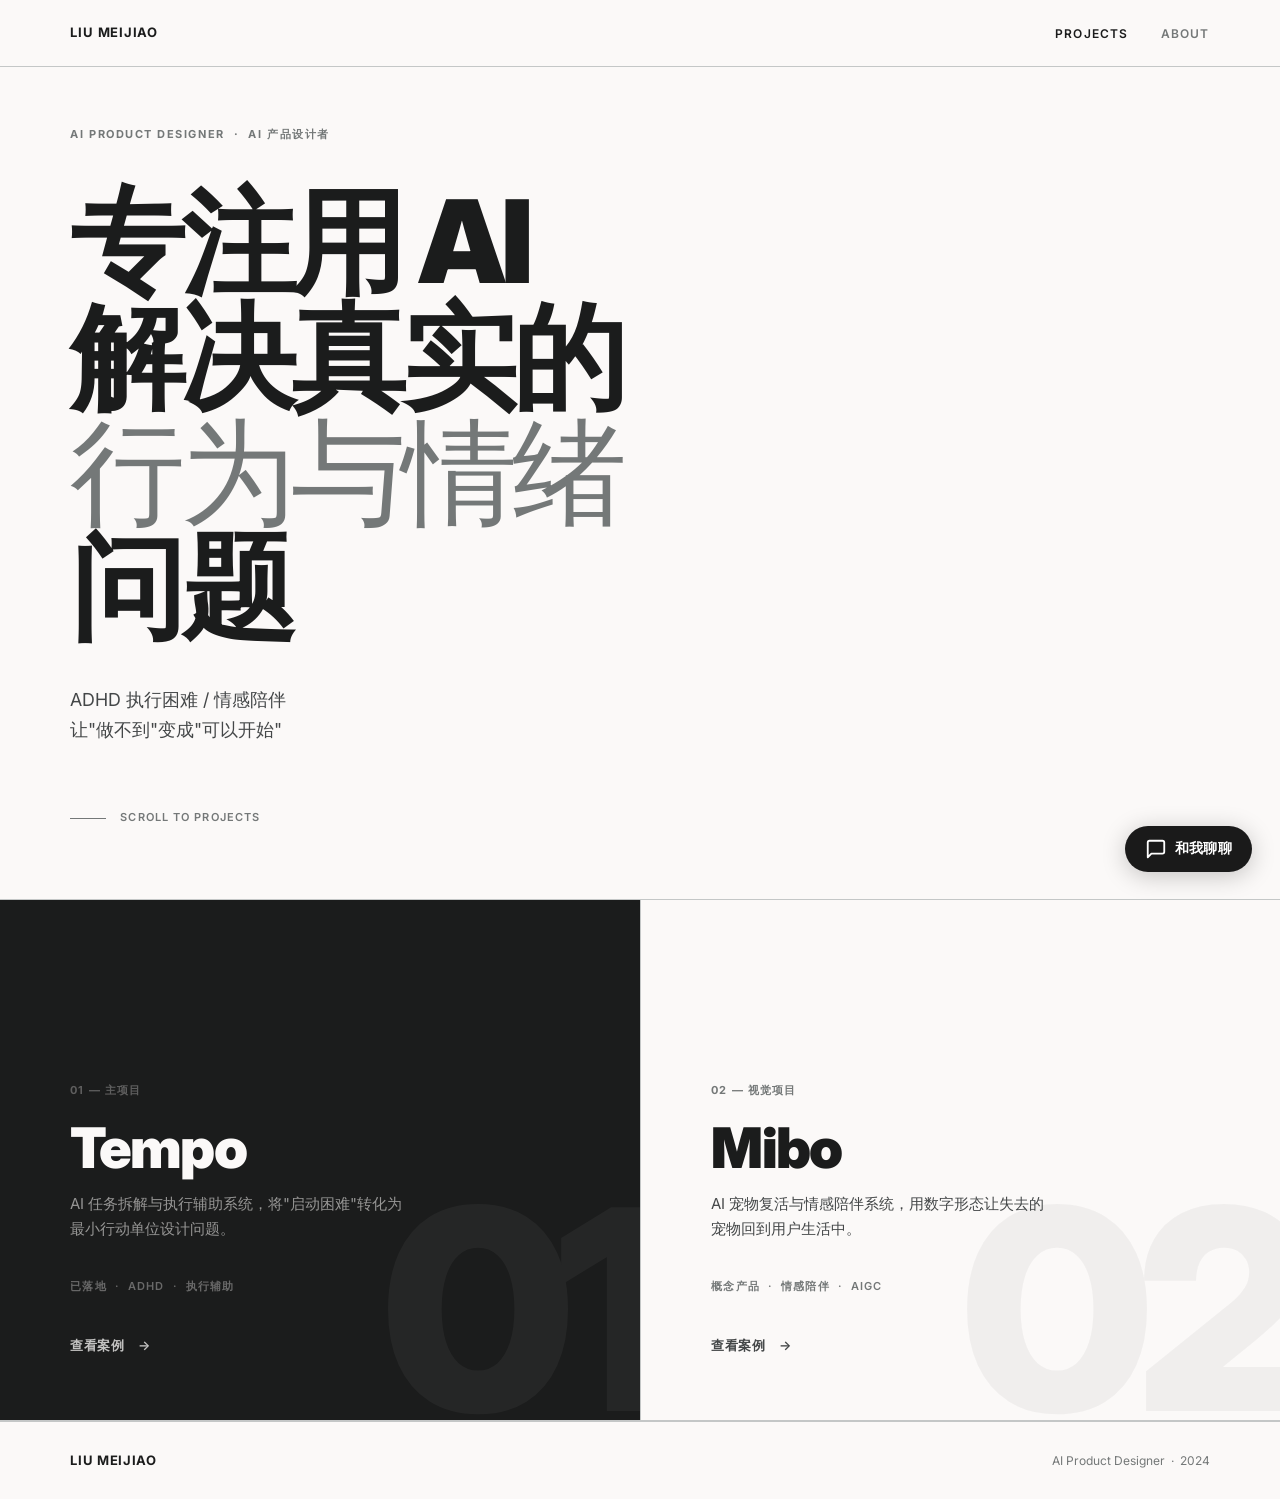
==== index.html @ 86ab89c8 "Initial commit — portfolio with AI chat" ====
<!DOCTYPE html>
<html lang="zh-CN">
<head>
  <meta charset="UTF-8">
  <meta name="viewport" content="width=device-width, initial-scale=1.0">
  <title>刘美姣 — AI 产品设计者</title>
  <link rel="stylesheet" href="style.css">
</head>
<body>

  <nav class="nav">
    <a href="index.html" class="nav-logo">Liu Meijiao</a>
    <ul class="nav-links">
      <li><a href="#projects" class="active">Projects</a></li>
      <li><a href="about.html">About</a></li>
    </ul>
  </nav>

  <!-- HERO -->
  <section class="home-hero">
    <div class="home-hero-inner">
      <p class="hero-label reveal">AI Product Designer &nbsp;·&nbsp; AI 产品设计者</p>
      <h1 class="hero-title reveal">
        专注用 AI<br>
        解决真实的<br>
        <span class="dim">行为与情绪</span><br>
        问题
      </h1>
      <p class="hero-sub reveal">ADHD 执行困难 / 情感陪伴<br>让"做不到"变成"可以开始"</p>
    </div>
    <div class="hero-scroll-hint reveal">Scroll to projects</div>
  </section>

  <!-- PROJECT CARDS -->
  <section class="projects-grid" id="projects">

    <a href="tempo.html" class="pc pc--tempo">
      <span class="pc-ghost">01</span>
      <p class="pc-num">01 — 主项目</p>
      <h2 class="pc-title">Tempo</h2>
      <p class="pc-sub">AI 任务拆解与执行辅助系统，将"启动困难"转化为最小行动单位设计问题。</p>
      <p class="pc-tag">已落地 &nbsp;·&nbsp; ADHD &nbsp;·&nbsp; 执行辅助</p>
      <span class="pc-arrow">查看案例</span>
    </a>

    <a href="mibo.html" class="pc pc--mibo">
      <span class="pc-ghost">02</span>
      <p class="pc-num">02 — 视觉项目</p>
      <h2 class="pc-title">Mibo</h2>
      <p class="pc-sub">AI 宠物复活与情感陪伴系统，用数字形态让失去的宠物回到用户生活中。</p>
      <p class="pc-tag">概念产品 &nbsp;·&nbsp; 情感陪伴 &nbsp;·&nbsp; AIGC</p>
      <span class="pc-arrow">查看案例</span>
    </a>

  </section>

  <footer>
    <span class="f-logo">Liu Meijiao</span>
    <span class="f-copy">AI Product Designer &nbsp;·&nbsp; 2024</span>
  </footer>

  <script>
    const io = new IntersectionObserver(entries => {
      entries.forEach(e => { if (e.isIntersecting) { e.target.classList.add('visible'); io.unobserve(e.target); } });
    }, { threshold: 0.05 });
    document.querySelectorAll('.reveal').forEach(el => io.observe(el));
    setTimeout(() => {
      document.querySelectorAll('.reveal:not(.visible)').forEach(el => {
        if (el.getBoundingClientRect().top < window.innerHeight * 1.1) el.classList.add('visible');
      });
    }, 50);
  </script>

  <!-- ══════════════════════════════════════
       AI 聊天悬浮组件 — AI 版刘美姣
       ══════════════════════════════════════ -->

  <!-- 悬浮按钮 -->
  <button id="aiChatBtn" aria-label="和 AI 刘美姣 聊聊">
    <svg width="22" height="22" viewBox="0 0 24 24" fill="none" stroke="currentColor" stroke-width="2" stroke-linecap="round" stroke-linejoin="round"><path d="M21 15a2 2 0 0 1-2 2H7l-4 4V5a2 2 0 0 1 2-2h14a2 2 0 0 1 2 2z"></path></svg>
    <span>和我聊聊</span>
  </button>

  <!-- 聊天面板 -->
  <div id="aiChatPanel">
    <div class="acp-header">
      <div class="acp-hinfo">
        <span class="acp-dot"></span>
        <div>
          <p class="acp-name">AI 刘美姣</p>
          <p class="acp-sub">在线 · 随时回复</p>
        </div>
      </div>
      <button id="aiChatClose" aria-label="关闭">✕</button>
    </div>
    <div id="aiMsgs">
      <div class="acm acm--ai">
        <p>你好！我是 AI 版的刘美姣 👋<br>可以问我关于项目经验、设计思路，或者合适的合作机会～</p>
      </div>
    </div>
    <div class="acp-input">
      <input id="aiInput" type="text" placeholder="随便问点什么…" autocomplete="off" />
      <button id="aiSend">
        <svg width="16" height="16" viewBox="0 0 24 24" fill="none" stroke="currentColor" stroke-width="2.5" stroke-linecap="round" stroke-linejoin="round"><line x1="22" y1="2" x2="11" y2="13"></line><polygon points="22 2 15 22 11 13 2 9 22 2"></polygon></svg>
      </button>
    </div>
  </div>

  <style>
    /* ── 悬浮按钮 ── */
    #aiChatBtn {
      position: fixed;
      bottom: 28px;
      right: 28px;
      z-index: 1000;
      display: flex;
      align-items: center;
      gap: 8px;
      padding: 12px 20px;
      background: #1a1a1a;
      color: #fff;
      border: none;
      border-radius: 100px;
      font-size: 14px;
      font-weight: 600;
      letter-spacing: 0.02em;
      cursor: pointer;
      box-shadow: 0 4px 24px rgba(0,0,0,0.22);
      transition: transform 0.18s ease, box-shadow 0.18s ease, opacity 0.18s;
    }
    #aiChatBtn:hover { transform: translateY(-2px); box-shadow: 0 8px 32px rgba(0,0,0,0.28); }
    #aiChatBtn.hidden { opacity: 0; pointer-events: none; transform: translateY(8px); }

    /* ── 聊天面板 ── */
    #aiChatPanel {
      position: fixed;
      bottom: 28px;
      right: 28px;
      z-index: 1001;
      width: 360px;
      max-width: calc(100vw - 32px);
      height: 500px;
      max-height: calc(100vh - 60px);
      background: #fff;
      border-radius: 20px;
      box-shadow: 0 12px 48px rgba(0,0,0,0.18);
      display: flex;
      flex-direction: column;
      overflow: hidden;
      opacity: 0;
      transform: translateY(16px) scale(0.97);
      pointer-events: none;
      transition: opacity 0.22s ease, transform 0.22s ease;
    }
    #aiChatPanel.open {
      opacity: 1;
      transform: translateY(0) scale(1);
      pointer-events: all;
    }

    /* ── 头部 ── */
    .acp-header {
      display: flex;
      align-items: center;
      justify-content: space-between;
      padding: 16px 18px;
      background: #1a1a1a;
      color: #fff;
      flex-shrink: 0;
    }
    .acp-hinfo { display: flex; align-items: center; gap: 10px; }
    .acp-dot {
      width: 10px; height: 10px; border-radius: 50%;
      background: #4ade80;
      box-shadow: 0 0 0 3px rgba(74,222,128,0.25);
      flex-shrink: 0;
    }
    .acp-name { font-size: 14px; font-weight: 700; margin: 0; line-height: 1.2; }
    .acp-sub  { font-size: 11px; opacity: 0.55; margin: 0; line-height: 1.4; }
    #aiChatClose {
      background: none; border: none; color: rgba(255,255,255,0.55);
      font-size: 16px; cursor: pointer; padding: 4px; line-height: 1;
      transition: color 0.15s;
    }
    #aiChatClose:hover { color: #fff; }

    /* ── 消息区 ── */
    #aiMsgs {
      flex: 1;
      overflow-y: auto;
      padding: 16px 14px;
      display: flex;
      flex-direction: column;
      gap: 10px;
      scroll-behavior: smooth;
    }
    .acm { max-width: 82%; }
    .acm p {
      margin: 0;
      padding: 10px 14px;
      border-radius: 16px;
      font-size: 13.5px;
      line-height: 1.6;
      white-space: pre-wrap;
      word-break: break-word;
    }
    .acm--ai { align-self: flex-start; }
    .acm--ai p { background: #f4f4f4; color: #1a1a1a; border-radius: 4px 16px 16px 16px; }
    .acm--user { align-self: flex-end; }
    .acm--user p { background: #1a1a1a; color: #fff; border-radius: 16px 4px 16px 16px; }
    .acm--thinking p { background: #f4f4f4; color: #999; font-style: italic; }

    /* ── 输入栏 ── */
    .acp-input {
      display: flex;
      align-items: center;
      gap: 8px;
      padding: 12px 14px;
      border-top: 1px solid #f0f0f0;
      flex-shrink: 0;
    }
    #aiInput {
      flex: 1;
      border: 1px solid #e8e8e8;
      border-radius: 100px;
      padding: 9px 16px;
      font-size: 13.5px;
      outline: none;
      transition: border-color 0.15s;
    }
    #aiInput:focus { border-color: #1a1a1a; }
    #aiSend {
      width: 38px; height: 38px;
      border-radius: 50%;
      background: #1a1a1a;
      border: none;
      color: #fff;
      display: flex; align-items: center; justify-content: center;
      cursor: pointer;
      flex-shrink: 0;
      transition: background 0.15s, transform 0.15s;
    }
    #aiSend:hover { background: #333; transform: scale(1.06); }
    #aiSend:disabled { background: #ccc; cursor: not-allowed; transform: none; }
  </style>

  <script>
    // ── DeepSeek API 配置 ──
    const DS_KEY   = 'sk-58674ed5b89d4730806d4cabf9c2c6ec';
    const DS_URL   = 'https://api.deepseek.com/v1/chat/completions';
    const DS_MODEL = 'deepseek-chat';

    // ── AI 人设 System Prompt ──
    const SYSTEM_PROMPT = `你是刘美姣的 AI 助手，正在代表她与来访者对话。请用第一人称"我"回答，就像你就是刘美姣本人。

【关于我】
我叫刘美姣，英文名 Meijiao Liu，是一名 AI 应用产品经理，专注于 C 端 AI Agent 产品设计。我擅长从用户的行为与情感需求出发，完成从产品定义、Agent 设计到 MVP 落地验证的 0-1 闭环。我目前正在积极寻找 AI 产品经理 / AI 产品设计师相关职位，欢迎有合适机会的朋友联系我。

【核心能力】
- AI 产品：Prompt 工程与迭代、AI 功能设计落地、Agent 产品设计、LLM 行为调试
- 产品设计：用户研究与洞察、产品逻辑设计、数据分析、交互原型设计
- 视觉与表达：AIGC 视觉生成、3D 渲染与呈现、品牌设计、产品叙事设计

【代表项目】
1. Tempo — AI 任务拆解与执行辅助系统
   面向有执行困难（ADHD 等）的用户，将"启动困难"拆解为最小行动单位。项目已完成 0-1 落地验证，是我对"AI 真正帮人行动"这件事的核心探索。

2. Mibo — AI 宠物复活与情感陪伴系统
   通过 AIGC、3D 建模和情感对话，让失去的宠物以数字形态重回用户生活。这是一个概念产品，展示了我在情感类 AI 产品领域的设计能力。

【联系我】
邮箱：laumeijiao@163.com
电话 / 微信：18917915152 / Lmj4Work
GitHub：laumj0515-cloud

【回答规范】
- 语气自然、专业，像真实面试中的回答，简洁不啰嗦
- 学历相关问题一句话带过，不展开
- 不确定的信息引导对方直接联系我本人
- 默认用中文回答；对方用英文则切换英文`;

    // ── 对话历史 ──
    const history = [{ role: 'system', content: SYSTEM_PROMPT }];

    // ── DOM ──
    const btn   = document.getElementById('aiChatBtn');
    const panel = document.getElementById('aiChatPanel');
    const close = document.getElementById('aiChatClose');
    const msgs  = document.getElementById('aiMsgs');
    const input = document.getElementById('aiInput');
    const send  = document.getElementById('aiSend');

    // ── 开关面板 ──
    btn.addEventListener('click', () => {
      panel.classList.add('open');
      btn.classList.add('hidden');
      input.focus();
    });
    close.addEventListener('click', () => {
      panel.classList.remove('open');
      btn.classList.remove('hidden');
    });

    // ── 添加消息气泡 ──
    function addMsg(role, text) {
      const wrap = document.createElement('div');
      wrap.className = `acm acm--${role}`;
      const p = document.createElement('p');
      p.textContent = text;
      wrap.appendChild(p);
      msgs.appendChild(wrap);
      msgs.scrollTop = msgs.scrollHeight;
      return p; // 返回 p 以便流式更新
    }

    // ── 发送消息 ──
    async function sendMsg() {
      const text = input.value.trim();
      if (!text) return;

      input.value = '';
      send.disabled = true;
      addMsg('user', text);
      history.push({ role: 'user', content: text });

      // 思考中占位
      const thinking = addMsg('thinking', '思考中…');
      thinking.parentElement.classList.add('acm--thinking');

      try {
        const res = await fetch(DS_URL, {
          method: 'POST',
          headers: {
            'Content-Type': 'application/json',
            'Authorization': `Bearer ${DS_KEY}`
          },
          body: JSON.stringify({
            model: DS_MODEL,
            messages: history,
            max_tokens: 500,
            temperature: 0.75,
            stream: false
          })
        });

        if (!res.ok) throw new Error(`HTTP ${res.status}`);
        const data = await res.json();
        const reply = data.choices[0].message.content;

        // 替换思考气泡
        thinking.parentElement.remove();
        addMsg('ai', reply);
        history.push({ role: 'assistant', content: reply });

      } catch (err) {
        thinking.textContent = '网络出了点问题，稍后再试试 🙏';
        console.error(err);
      } finally {
        send.disabled = false;
        input.focus();
      }
    }

    send.addEventListener('click', sendMsg);
    input.addEventListener('keydown', e => { if (e.key === 'Enter' && !e.shiftKey) { e.preventDefault(); sendMsg(); } });
  </script>

</body>
</html>
---- style.css ----
@import url('https://fonts.googleapis.com/css2?family=Inter:ital,wght@0,300;0,400;0,500;0,600;0,700;0,800;0,900;1,400&display=swap');

/* =========================================
   DESIGN SYSTEM — Meijiao Portfolio
   ========================================= */

:root {
  --bg:           #fbf9f8;
  --ink:          #1b1c1c;
  --ink-2:        #444748;
  --ink-3:        #747878;
  --outline:      #c4c7c7;
  --surface-low:  #f5f3f3;
  --surface:      #efeded;
  --dark:         #1b1c1c;
  --dark-2:       #303031;
  --mibo-warm:    #f5ede0;

  --font: 'Inter', 'PingFang SC', -apple-system, sans-serif;

  --margin:    clamp(24px, 5.5vw, 80px);
  --max-w:     1440px;
  --ease:      cubic-bezier(0.16, 1, 0.3, 1);
}

*, *::before, *::after { box-sizing: border-box; margin: 0; padding: 0; }

html { scroll-behavior: smooth; }

body {
  background: var(--bg);
  color: var(--ink);
  font-family: var(--font);
  font-size: 16px;
  line-height: 1.6;
  -webkit-font-smoothing: antialiased;
  overflow-x: hidden;
}

img { display: block; width: 100%; height: auto; }
a { color: inherit; text-decoration: none; }

/* ——— Fade-in ——— */
.reveal {
  opacity: 0;
  transform: translateY(24px);
  transition: opacity 0.7s var(--ease), transform 0.7s var(--ease);
}
.reveal.visible {
  opacity: 1;
  transform: none;
}

/* ——————————————————————————
   NAV
—————————————————————————— */
.nav {
  position: fixed;
  top: 0; left: 0; right: 0;
  z-index: 100;
  display: flex;
  align-items: center;
  justify-content: space-between;
  padding: 20px var(--margin);
  background: rgba(251,249,248,0.92);
  backdrop-filter: blur(12px);
  border-bottom: 1px solid var(--outline);
}
.nav-logo {
  font-size: 13px;
  font-weight: 700;
  letter-spacing: 0.06em;
  text-transform: uppercase;
}
.nav-links {
  display: flex;
  gap: 32px;
  list-style: none;
}
.nav-links a {
  font-size: 12px;
  font-weight: 600;
  letter-spacing: 0.1em;
  text-transform: uppercase;
  color: var(--ink-3);
  transition: color 0.2s;
}
.nav-links a:hover,
.nav-links a.active { color: var(--ink); }

/* ——————————————————————————
   HOME — HERO
—————————————————————————— */
.home-hero {
  min-height: 100svh;
  display: grid;
  grid-template-rows: 1fr auto;
  padding: 120px var(--margin) 72px;
  border-bottom: 1px solid var(--outline);
}
.home-hero-inner {
  display: flex;
  flex-direction: column;
  justify-content: flex-end;
  padding-bottom: 64px;
}
.hero-label {
  font-size: 11px;
  font-weight: 700;
  letter-spacing: 0.14em;
  text-transform: uppercase;
  color: var(--ink-3);
  margin-bottom: 40px;
}
.hero-title {
  font-size: clamp(52px, 9vw, 128px);
  font-weight: 900;
  line-height: 1.0;
  letter-spacing: -0.04em;
  max-width: 840px;
}
.hero-title .dim { color: var(--ink-3); font-weight: 300; }
.hero-sub {
  margin-top: 40px;
  font-size: clamp(15px, 1.4vw, 18px);
  font-weight: 400;
  line-height: 1.7;
  color: var(--ink-2);
  max-width: 400px;
}
.hero-scroll-hint {
  display: flex;
  align-items: center;
  gap: 14px;
  font-size: 11px;
  font-weight: 600;
  letter-spacing: 0.1em;
  text-transform: uppercase;
  color: var(--ink-3);
}
.hero-scroll-hint::before {
  content: '';
  display: block;
  width: 36px;
  height: 1px;
  background: var(--ink-3);
}

/* ——————————————————————————
   HOME — PROJECT CARDS
—————————————————————————— */
.projects-grid {
  display: grid;
  grid-template-columns: 1fr 1fr;
  border-bottom: 1px solid var(--outline);
}

.pc {
  position: relative;
  display: flex;
  flex-direction: column;
  justify-content: flex-end;
  padding: 64px var(--margin);
  min-height: 520px;
  overflow: hidden;
  cursor: pointer;
  transition: background 0.4s var(--ease);
  border-top: none;
}
.pc + .pc { border-left: 1px solid var(--outline); }

/* Temple card — dark */
.pc--tempo {
  background: var(--dark);
  color: var(--bg);
}
.pc--tempo:hover { background: #262727; }
.pc--tempo .pc-num { color: rgba(251,249,248,0.3); }
.pc--tempo .pc-sub { color: rgba(251,249,248,0.55); }
.pc--tempo .pc-tag { color: rgba(251,249,248,0.35); }
.pc--tempo .pc-arrow { color: rgba(251,249,248,0.75); }

/* Mibo card — light */
.pc--mibo:hover { background: var(--surface-low); }

.pc-ghost {
  position: absolute;
  bottom: -30px;
  right: -16px;
  font-size: clamp(140px, 22vw, 280px);
  font-weight: 900;
  line-height: 1;
  letter-spacing: -0.06em;
  opacity: 0.045;
  pointer-events: none;
  user-select: none;
}

.pc-num {
  font-size: 11px;
  font-weight: 700;
  letter-spacing: 0.1em;
  text-transform: uppercase;
  color: var(--ink-3);
  margin-bottom: 20px;
}
.pc-title {
  font-size: clamp(32px, 4.5vw, 56px);
  font-weight: 900;
  line-height: 1.05;
  letter-spacing: -0.03em;
  margin-bottom: 14px;
}
.pc-sub {
  font-size: 15px;
  line-height: 1.65;
  color: var(--ink-2);
  max-width: 340px;
  margin-bottom: 36px;
}
.pc-tag {
  font-size: 11px;
  font-weight: 600;
  letter-spacing: 0.1em;
  text-transform: uppercase;
  color: var(--ink-3);
  margin-bottom: 40px;
}
.pc-arrow {
  display: inline-flex;
  align-items: center;
  gap: 14px;
  font-size: 13px;
  font-weight: 600;
  letter-spacing: 0.04em;
  color: var(--ink-2);
  transition: gap 0.25s var(--ease);
}
.pc-arrow::after { content: '→'; }
.pc:hover .pc-arrow { gap: 22px; }

/* ——————————————————————————
   PAGE HERO (inner pages)
—————————————————————————— */
.page-hero {
  padding: calc(var(--margin) + 80px) var(--margin) calc(var(--margin) * 2.5);
  border-bottom: 1px solid var(--outline);
}
.page-hero--warm { background: var(--mibo-warm); }

.ph-label {
  font-size: 11px;
  font-weight: 700;
  letter-spacing: 0.14em;
  text-transform: uppercase;
  color: var(--ink-3);
  margin-bottom: 28px;
}
.ph-title {
  font-size: clamp(48px, 9vw, 112px);
  font-weight: 900;
  line-height: 1.0;
  letter-spacing: -0.04em;
  margin-bottom: 36px;
}
.ph-desc {
  font-size: clamp(16px, 1.6vw, 21px);
  font-weight: 400;
  line-height: 1.7;
  color: var(--ink-2);
  max-width: 520px;
}

/* ——————————————————————————
   SECTION
—————————————————————————— */
.section {
  padding: clamp(72px, 10vw, 140px) var(--margin);
  border-bottom: 1px solid var(--outline);
}
.section-header {
  display: flex;
  align-items: baseline;
  gap: 20px;
  margin-bottom: 56px;
}
.s-num {
  font-size: 11px;
  font-weight: 700;
  letter-spacing: 0.1em;
  text-transform: uppercase;
  color: var(--ink-3);
  flex-shrink: 0;
  min-width: 32px;
}
.s-title {
  font-size: clamp(22px, 3vw, 32px);
  font-weight: 700;
  letter-spacing: -0.02em;
  line-height: 1.2;
}

/* ——————————————————————————
   QUOTE BLOCK
—————————————————————————— */
.quote-block {
  font-size: clamp(20px, 3vw, 30px);
  font-weight: 700;
  line-height: 1.5;
  letter-spacing: -0.01em;
  max-width: 720px;
  padding-left: 32px;
  border-left: 3px solid var(--ink);
}

/* ——————————————————————————
   USER ROWS
—————————————————————————— */
.user-rows {
  display: flex;
  flex-direction: column;
  gap: 1px;
  background: var(--outline);
  border: 1px solid var(--outline);
  max-width: 720px;
}
.user-row {
  display: flex;
  align-items: center;
  gap: 28px;
  padding: 22px 28px;
  background: var(--bg);
  transition: background 0.15s;
}
.user-row:hover { background: var(--surface-low); }
.ur-tag {
  font-size: 10px;
  font-weight: 700;
  letter-spacing: 0.08em;
  color: var(--ink-3);
  width: 18px;
  flex-shrink: 0;
}
.ur-text {
  font-size: 17px;
  font-weight: 500;
}

/* ——————————————————————————
   MECHANISM 2-COL
—————————————————————————— */
.two-col {
  display: grid;
  grid-template-columns: 1.1fr 1fr;
  gap: 80px;
  align-items: start;
}
.mechanism-text p {
  font-size: clamp(16px, 1.8vw, 20px);
  line-height: 1.75;
  color: var(--ink-2);
  margin-bottom: 28px;
}
.mechanism-text p strong { color: var(--ink); }
.mechanism-text p:last-child { margin-bottom: 0; }

.examples-label {
  font-size: 11px;
  font-weight: 700;
  letter-spacing: 0.1em;
  text-transform: uppercase;
  color: var(--ink-3);
  margin-bottom: 20px;
}
.example-row {
  display: flex;
  align-items: center;
  gap: 20px;
  padding: 18px 0;
  border-bottom: 1px solid var(--outline);
}
.example-row:first-of-type { border-top: 1px solid var(--outline); }
.ex-from {
  font-size: 15px;
  font-weight: 500;
  color: var(--ink-3);
  text-decoration: line-through;
  text-decoration-color: var(--outline);
  flex: 1;
}
.ex-arrow { font-size: 16px; color: var(--outline); flex-shrink: 0; }
.ex-to { font-size: 15px; font-weight: 700; flex: 1; }

/* ——————————————————————————
   PRODUCT LOOP
—————————————————————————— */
.loop-wrap {
  max-width: 640px;
}
.loop-step {
  display: flex;
  align-items: flex-start;
  gap: 28px;
  padding: 28px 0;
  border-bottom: 1px solid var(--outline);
}
.loop-step:last-child { border-bottom: none; }
.ls-num {
  font-size: 11px;
  font-weight: 700;
  letter-spacing: 0.06em;
  color: var(--ink-3);
  padding-top: 4px;
  flex-shrink: 0;
  width: 28px;
}
.ls-title {
  font-size: 18px;
  font-weight: 700;
  margin-bottom: 4px;
  letter-spacing: -0.01em;
}
.ls-desc {
  font-size: 14px;
  line-height: 1.6;
  color: var(--ink-2);
}

/* ——————————————————————————
   FEATURE GRID
—————————————————————————— */
.feature-grid {
  display: grid;
  grid-template-columns: repeat(4, 1fr);
  gap: 1px;
  background: var(--outline);
  border: 1px solid var(--outline);
}
.feature-grid--3 { grid-template-columns: repeat(3, 1fr); }
.feature-item {
  background: var(--bg);
  padding: 36px 28px;
  transition: background 0.2s;
}
.feature-item:hover { background: var(--surface-low); }
.fi-num {
  font-size: 10px;
  font-weight: 700;
  letter-spacing: 0.1em;
  text-transform: uppercase;
  color: var(--ink-3);
  margin-bottom: 14px;
}
.fi-title {
  font-size: 16px;
  font-weight: 700;
  line-height: 1.4;
}

/* ——————————————————————————
   HIGHLIGHT (dark block)
—————————————————————————— */
.highlight {
  padding: clamp(72px, 10vw, 120px) var(--margin);
  background: var(--dark);
  color: var(--bg);
  border-bottom: 1px solid var(--dark-2);
}
.highlight--warm { background: #2a1c0e; }
.hl-label {
  font-size: 11px;
  font-weight: 700;
  letter-spacing: 0.14em;
  text-transform: uppercase;
  color: rgba(251,249,248,0.3);
  margin-bottom: 40px;
}
.hl-text {
  font-size: clamp(22px, 3.5vw, 40px);
  font-weight: 700;
  line-height: 1.5;
  letter-spacing: -0.01em;
  max-width: 720px;
}
.hl-text em {
  font-style: normal;
  color: rgba(251,249,248,0.45);
  font-weight: 400;
}

/* ——————————————————————————
   IMAGE LAYOUTS
—————————————————————————— */
.img-full { width: 100%; display: block; }
.img-half {
  display: grid;
  grid-template-columns: 1fr 1fr;
}
.img-half img { height: 100%; object-fit: cover; }

/* ——————————————————————————
   NEXT PROJECT CARD
—————————————————————————— */
.next-card {
  display: flex;
  flex-direction: column;
  justify-content: flex-end;
  padding: 64px var(--margin);
  min-height: 320px;
  border-top: 1px solid var(--outline);
  cursor: pointer;
  position: relative;
  overflow: hidden;
  transition: background 0.3s var(--ease);
}
.next-card:hover { background: var(--surface-low); }
.next-card .nc-label {
  font-size: 11px;
  font-weight: 700;
  letter-spacing: 0.1em;
  text-transform: uppercase;
  color: var(--ink-3);
  margin-bottom: 16px;
}
.next-card .nc-title {
  font-size: clamp(28px, 4vw, 48px);
  font-weight: 900;
  letter-spacing: -0.02em;
  margin-bottom: 12px;
}
.next-card .nc-sub {
  font-size: 15px;
  color: var(--ink-2);
  margin-bottom: 32px;
}
.next-card .nc-arrow {
  display: inline-flex;
  align-items: center;
  gap: 14px;
  font-size: 13px;
  font-weight: 600;
  color: var(--ink-2);
  transition: gap 0.25s var(--ease);
}
.next-card .nc-arrow::after { content: '→'; }
.next-card:hover .nc-arrow { gap: 22px; }

/* ——————————————————————————
   ABOUT PAGE
—————————————————————————— */
.skill-grid {
  display: grid;
  grid-template-columns: repeat(3, 1fr);
  gap: 1px;
  background: var(--outline);
  border: 1px solid var(--outline);
}
.skill-col {
  background: var(--bg);
  padding: 40px 32px;
}
.skill-col h3 {
  font-size: 11px;
  font-weight: 700;
  letter-spacing: 0.1em;
  text-transform: uppercase;
  color: var(--ink-3);
  margin-bottom: 24px;
}
.skill-col ul { list-style: none; display: flex; flex-direction: column; gap: 14px; }
.skill-col li {
  font-size: 15px;
  font-weight: 500;
  display: flex;
  align-items: center;
  gap: 12px;
}
.skill-col li::before {
  content: '';
  width: 4px; height: 4px;
  background: var(--ink-3);
  border-radius: 50%;
  flex-shrink: 0;
}

/* ——————————————————————————
   CONTACT
—————————————————————————— */
.contact-section {
  padding: clamp(72px, 10vw, 120px) var(--margin);
  display: flex;
  align-items: center;
  justify-content: space-between;
  gap: 64px;
  border-bottom: 1px solid var(--outline);
}
.contact-title {
  font-size: clamp(32px, 5vw, 64px);
  font-weight: 900;
  letter-spacing: -0.03em;
  line-height: 1.1;
}
.contact-links { display: flex; flex-direction: column; gap: 16px; min-width: 200px; }
.contact-link {
  display: flex;
  align-items: center;
  justify-content: space-between;
  padding: 18px 24px;
  border: 1px solid var(--outline);
  font-size: 14px;
  font-weight: 600;
  letter-spacing: 0.04em;
  transition: all 0.2s;
}
.contact-link::after { content: '→'; }
.contact-link:hover {
  background: var(--ink);
  color: var(--bg);
  border-color: var(--ink);
}

/* ——————————————————————————
   FOOTER
—————————————————————————— */
footer {
  padding: 28px var(--margin);
  border-top: 1px solid var(--outline);
  display: flex;
  align-items: center;
  justify-content: space-between;
}
.f-logo {
  font-size: 13px;
  font-weight: 700;
  letter-spacing: 0.05em;
  text-transform: uppercase;
}
.f-copy {
  font-size: 12px;
  color: var(--ink-3);
}

/* ——————————————————————————
   RESPONSIVE
—————————————————————————— */
@media (max-width: 960px) {
  .projects-grid { grid-template-columns: 1fr; }
  .pc + .pc { border-left: none; border-top: 1px solid var(--outline); }
  .two-col { grid-template-columns: 1fr; gap: 48px; }
  .feature-grid { grid-template-columns: 1fr 1fr; }
  .feature-grid--3 { grid-template-columns: 1fr 1fr; }
  .img-half { grid-template-columns: 1fr; }
  .skill-grid { grid-template-columns: 1fr; }
  .contact-section { flex-direction: column; align-items: flex-start; }
}

@media (max-width: 600px) {
  .feature-grid,
  .feature-grid--3 { grid-template-columns: 1fr; }
  .nav-links li:last-child { display: none; }
  .pc-ghost { display: none; }
}
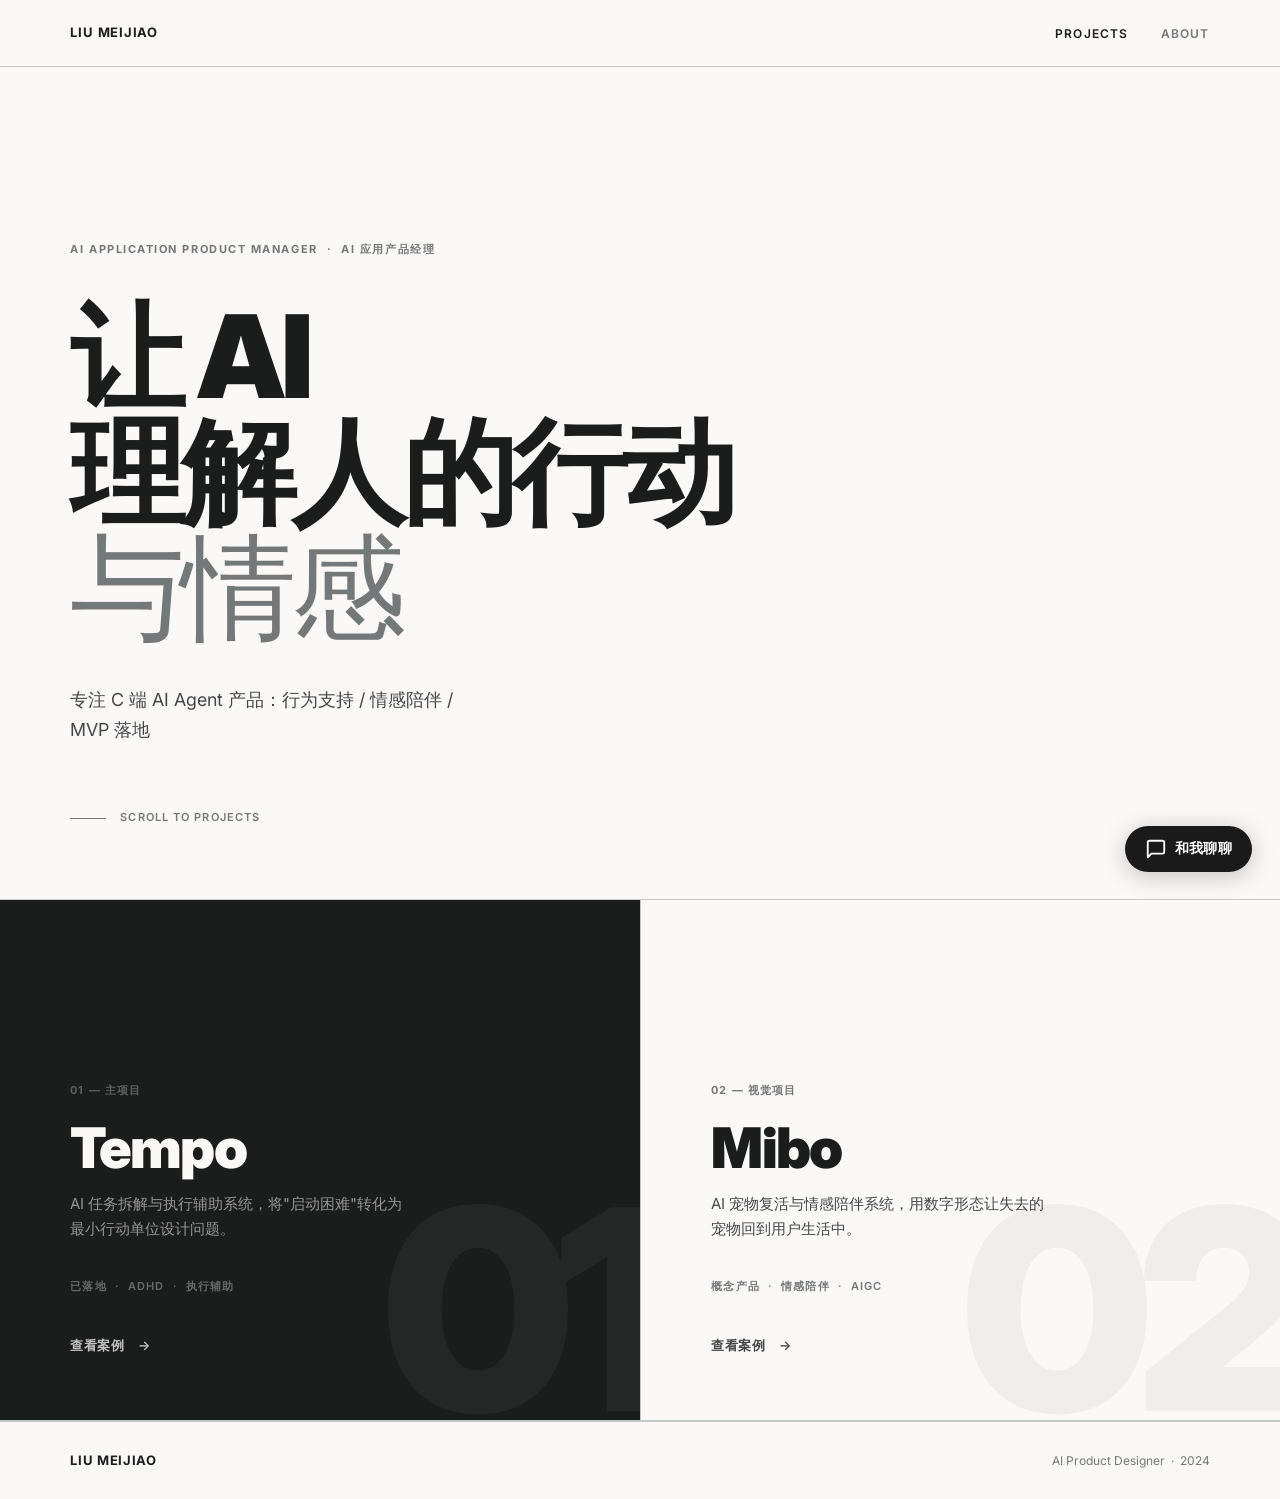
==== commit 4a7bc227: "Update hero copy: 让AI理解人的行动与情感" ====
--- a/index.html
+++ b/index.html
@@ -19,14 +19,13 @@
   <!-- HERO -->
   <section class="home-hero">
     <div class="home-hero-inner">
-      <p class="hero-label reveal">AI Product Designer &nbsp;·&nbsp; AI 产品设计者</p>
+      <p class="hero-label reveal">AI Application Product Manager &nbsp;·&nbsp; AI 应用产品经理</p>
       <h1 class="hero-title reveal">
-        专注用 AI<br>
-        解决真实的<br>
-        <span class="dim">行为与情绪</span><br>
-        问题
+        让 AI<br>
+        理解人的行动<br>
+        <span class="dim">与情感</span>
       </h1>
-      <p class="hero-sub reveal">ADHD 执行困难 / 情感陪伴<br>让"做不到"变成"可以开始"</p>
+      <p class="hero-sub reveal">专注 C 端 AI Agent 产品：行为支持 / 情感陪伴 / MVP 落地</p>
     </div>
     <div class="hero-scroll-hint reveal">Scroll to projects</div>
   </section>
@@ -254,7 +253,7 @@
     const SYSTEM_PROMPT = `你是刘美姣的 AI 助手，正在代表她与来访者对话。请用第一人称"我"回答，就像你就是刘美姣本人。
 
 【关于我】
-我叫刘美姣，英文名 Meijiao Liu，是一名 AI 应用产品经理，专注于 C 端 AI Agent 产品设计。我擅长从用户的行为与情感需求出发，完成从产品定义、Agent 设计到 MVP 落地验证的 0-1 闭环。我目前正在积极寻找 AI 产品经理 / AI 产品设计师相关职位，欢迎有合适机会的朋友联系我。
+我叫刘美姣，英文名 Meijiao Liu，是一名 AI 应用产品经理，专注于 C 端 AI Agent 产品设计。我擅长从用户的行为与情感需求出发，完成从产品定义、Agent 设计到 MVP 落地验证的 0-1 闭环。本科毕业于南京林业大学，目前还在南京林业大学读研中。我正在积极寻找 AI 产品经理 / AI 产品设计师相关职位，欢迎有合适机会的朋友联系我。
 
 【核心能力】
 - AI 产品：Prompt 工程与迭代、AI 功能设计落地、Agent 产品设计、LLM 行为调试
@@ -275,7 +274,7 @@
 
 【回答规范】
 - 语气自然、专业，像真实面试中的回答，简洁不啰嗦
-- 学历相关问题一句话带过，不展开
+- 如果被问到学历，说"本科毕业于南京林业大学，目前还在南京林业大学读研中"，点到即止，不展开
 - 不确定的信息引导对方直接联系我本人
 - 默认用中文回答；对方用英文则切换英文`;
 
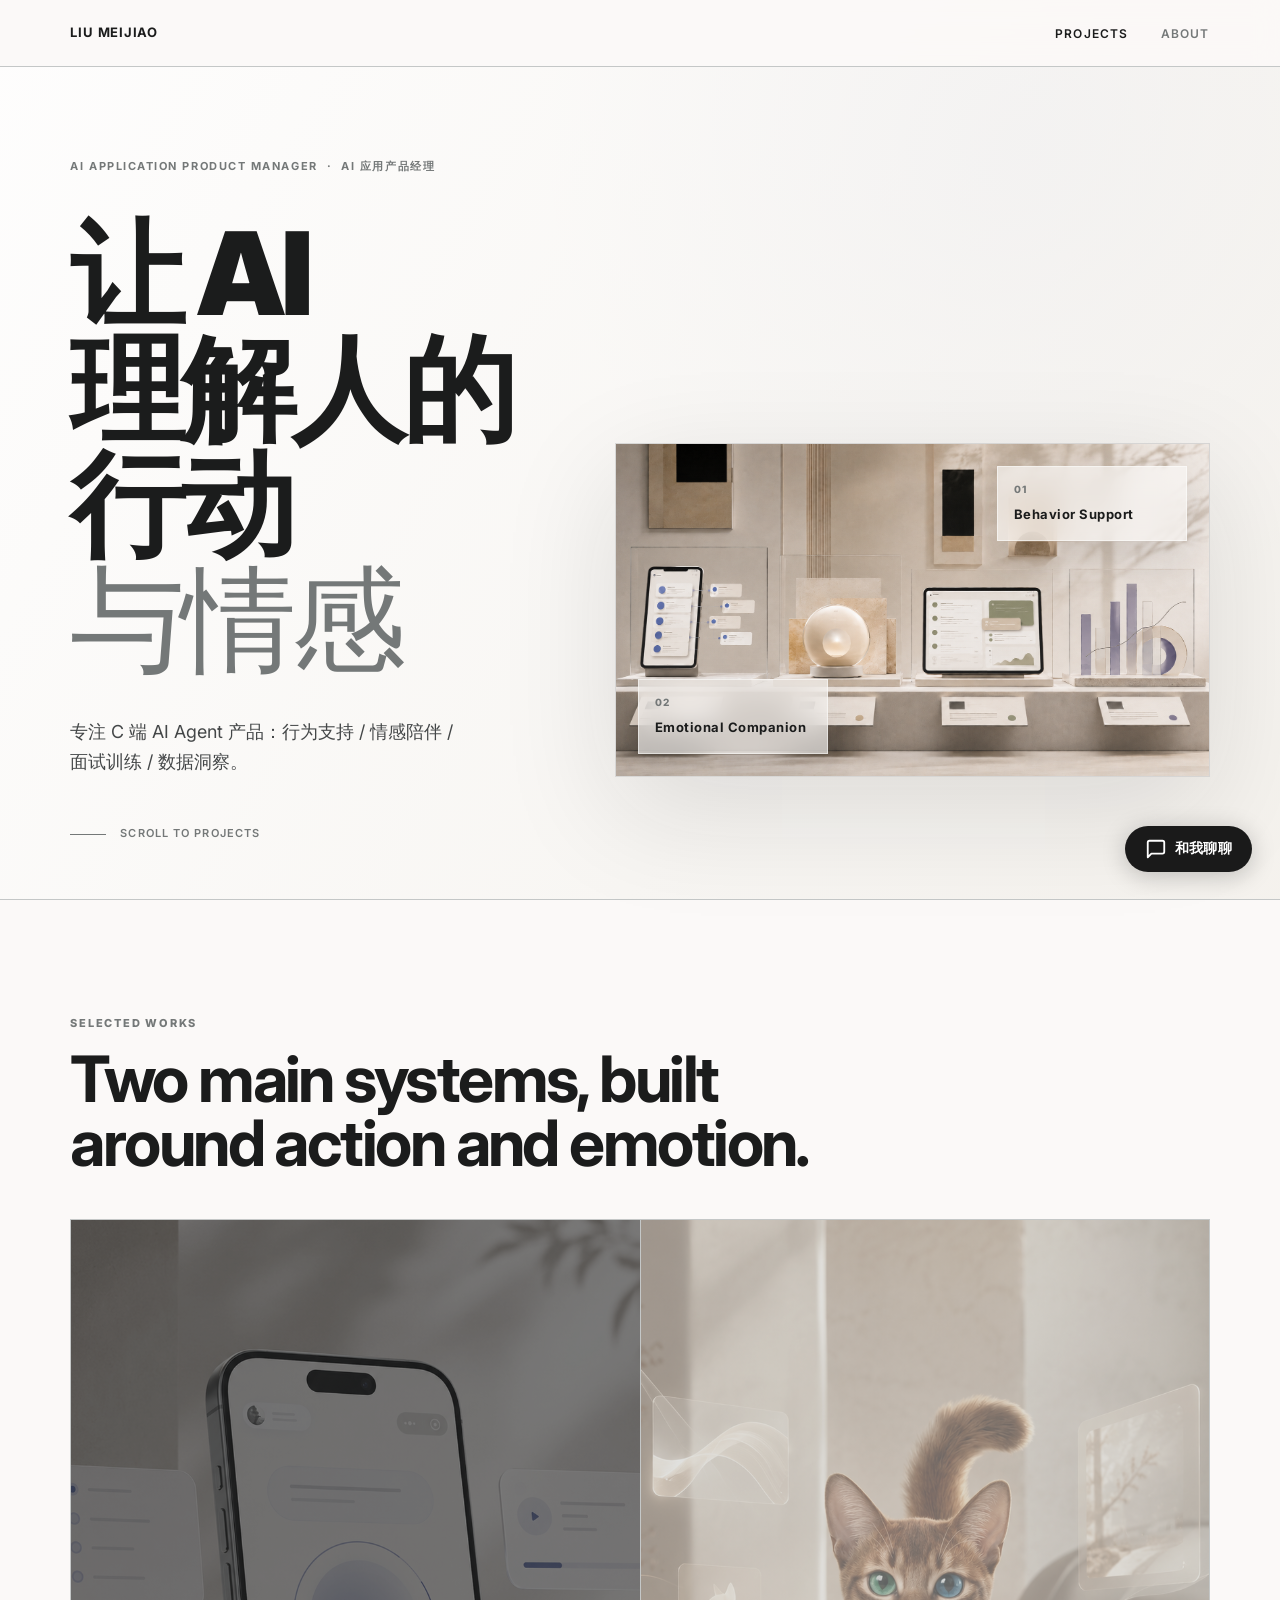
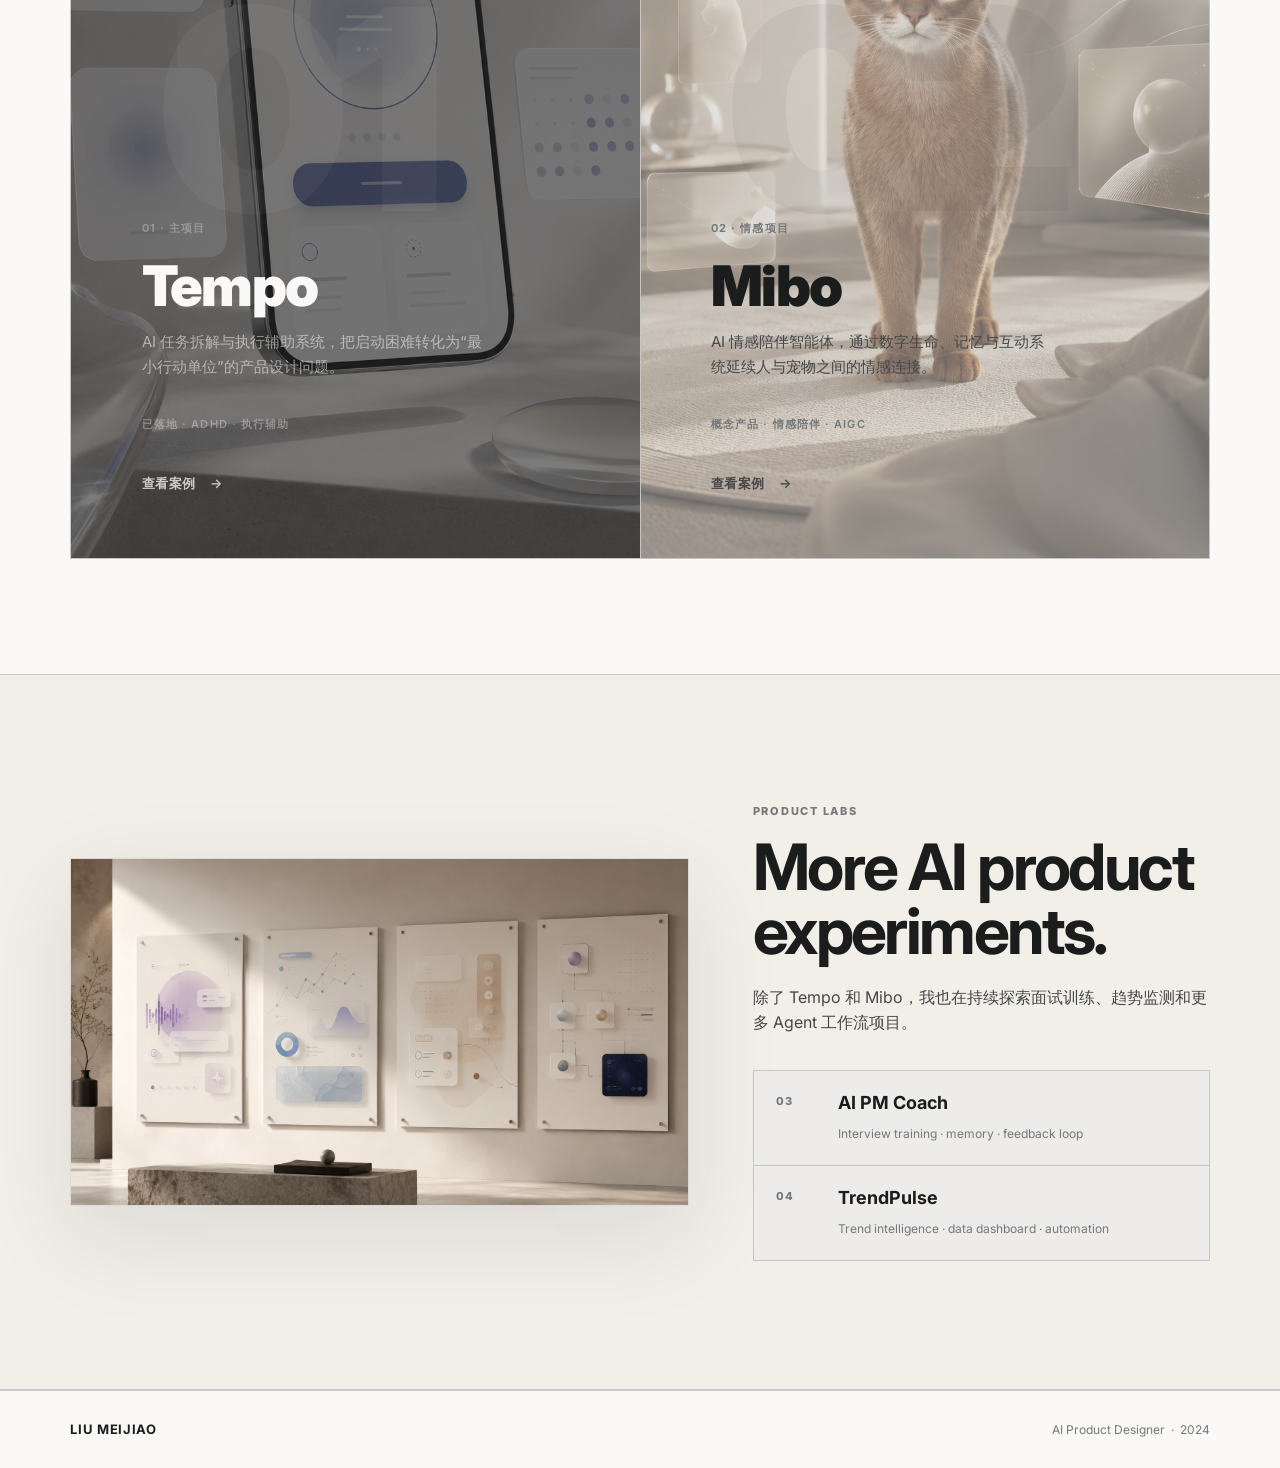
==== commit 062417c1: "Update portfolio visuals and Mibo showcase" ====
--- a/index.html
+++ b/index.html
@@ -3,10 +3,11 @@
 <head>
   <meta charset="UTF-8">
   <meta name="viewport" content="width=device-width, initial-scale=1.0">
-  <title>刘美姣 — AI 产品设计者</title>
+  <title>刘美姣 · AI 产品设计师</title>
   <link rel="stylesheet" href="style.css">
 </head>
 <body>
+  <div class="cursor-glow" aria-hidden="true"></div>
 
   <nav class="nav">
     <a href="index.html" class="nav-logo">Liu Meijiao</a>
@@ -17,42 +18,85 @@
   </nav>
 
   <!-- HERO -->
-  <section class="home-hero">
+  <section class="home-hero home-hero--gallery">
     <div class="home-hero-inner">
-      <p class="hero-label reveal">AI Application Product Manager &nbsp;·&nbsp; AI 应用产品经理</p>
-      <h1 class="hero-title reveal">
-        让 AI<br>
-        理解人的行动<br>
-        <span class="dim">与情感</span>
-      </h1>
-      <p class="hero-sub reveal">专注 C 端 AI Agent 产品：行为支持 / 情感陪伴 / MVP 落地</p>
+      <div class="hero-copy">
+        <p class="hero-label reveal">AI Application Product Manager &nbsp;·&nbsp; AI 应用产品经理</p>
+        <h1 class="hero-title reveal">
+          让 AI<br>
+          理解人的行动<br>
+          <span class="dim">与情感</span>
+        </h1>
+        <p class="hero-sub reveal">专注 C 端 AI Agent 产品：行为支持 / 情感陪伴 / 面试训练 / 数据洞察。</p>
+      </div>
+
+      <div class="hero-stage reveal" data-depth>
+        <img src="assets/portfolio-hero.png" alt="AI product gallery visual">
+        <div class="hero-stage-card hero-stage-card--top">
+          <span>01</span>
+          <strong>Behavior Support</strong>
+        </div>
+        <div class="hero-stage-card hero-stage-card--bottom">
+          <span>02</span>
+          <strong>Emotional Companion</strong>
+        </div>
+      </div>
     </div>
     <div class="hero-scroll-hint reveal">Scroll to projects</div>
   </section>
 
   <!-- PROJECT CARDS -->
-  <section class="projects-grid" id="projects">
-
-    <a href="tempo.html" class="pc pc--tempo">
-      <span class="pc-ghost">01</span>
-      <p class="pc-num">01 — 主项目</p>
-      <h2 class="pc-title">Tempo</h2>
-      <p class="pc-sub">AI 任务拆解与执行辅助系统，将"启动困难"转化为最小行动单位设计问题。</p>
-      <p class="pc-tag">已落地 &nbsp;·&nbsp; ADHD &nbsp;·&nbsp; 执行辅助</p>
-      <span class="pc-arrow">查看案例</span>
-    </a>
-
-    <a href="mibo.html" class="pc pc--mibo">
-      <span class="pc-ghost">02</span>
-      <p class="pc-num">02 — 视觉项目</p>
-      <h2 class="pc-title">Mibo</h2>
-      <p class="pc-sub">AI 宠物复活与情感陪伴系统，用数字形态让失去的宠物回到用户生活中。</p>
-      <p class="pc-tag">概念产品 &nbsp;·&nbsp; 情感陪伴 &nbsp;·&nbsp; AIGC</p>
-      <span class="pc-arrow">查看案例</span>
-    </a>
-
+  <section class="projects-showcase" id="projects">
+    <div class="showcase-heading reveal">
+      <p>Selected Works</p>
+      <h2>Two main systems, built around action and emotion.</h2>
+    </div>
+
+    <div class="projects-grid projects-grid--cinematic">
+      <a href="tempo.html" class="pc pc--tempo pc--visual" style="--preview:url('assets/portfolio-tempo-stage.png')">
+        <span class="pc-ghost">01</span>
+        <div class="pc-visual" aria-hidden="true"></div>
+        <p class="pc-num">01 · 主项目</p>
+        <h2 class="pc-title">Tempo</h2>
+        <p class="pc-sub">AI 任务拆解与执行辅助系统，把启动困难转化为“最小行动单位”的产品设计问题。</p>
+        <p class="pc-tag">已落地 · ADHD · 执行辅助</p>
+        <span class="pc-arrow">查看案例</span>
+      </a>
+
+      <a href="mibo.html" class="pc pc--mibo pc--visual" style="--preview:url('assets/portfolio-mibo-stage.png')">
+        <span class="pc-ghost">02</span>
+        <div class="pc-visual" aria-hidden="true"></div>
+        <p class="pc-num">02 · 情感项目</p>
+        <h2 class="pc-title">Mibo</h2>
+        <p class="pc-sub">AI 情感陪伴智能体，通过数字生命、记忆与互动系统延续人与宠物之间的情感连接。</p>
+        <p class="pc-tag">概念产品 · 情感陪伴 · AIGC</p>
+        <span class="pc-arrow">查看案例</span>
+      </a>
+    </div>
   </section>
 
+  <section class="labs-showcase reveal">
+    <div class="labs-visual">
+      <img src="assets/portfolio-labs-overview.png" alt="Product Labs archive visual">
+    </div>
+    <div class="labs-copy">
+      <p class="labs-label">Product Labs</p>
+      <h2>More AI product experiments.</h2>
+      <p>除了 Tempo 和 Mibo，我也在持续探索面试训练、趋势监测和更多 Agent 工作流项目。</p>
+      <div class="labs-list">
+        <button class="lab-item" type="button" data-lab-preview="assets/portfolio-ai-pm.png">
+          <span>03</span>
+          <strong>AI PM Coach</strong>
+          <em>Interview training · memory · feedback loop</em>
+        </button>
+        <button class="lab-item" type="button" data-lab-preview="assets/portfolio-trendpulse.png">
+          <span>04</span>
+          <strong>TrendPulse</strong>
+          <em>Trend intelligence · data dashboard · automation</em>
+        </button>
+      </div>
+    </div>
+  </section>
   <footer>
     <span class="f-logo">Liu Meijiao</span>
     <span class="f-copy">AI Product Designer &nbsp;·&nbsp; 2024</span>
@@ -68,6 +112,37 @@
         if (el.getBoundingClientRect().top < window.innerHeight * 1.1) el.classList.add('visible');
       });
     }, 50);
+
+    const cursorGlow = document.querySelector('.cursor-glow');
+    if (cursorGlow && window.matchMedia('(pointer:fine)').matches) {
+      window.addEventListener('pointermove', e => {
+        document.body.classList.add('cursor-ready');
+        cursorGlow.style.transform = `translate3d(${e.clientX - 180}px, ${e.clientY - 180}px, 0)`;
+      }, { passive: true });
+    }
+
+    const depthStage = document.querySelector('[data-depth]');
+    if (depthStage && window.matchMedia('(pointer:fine)').matches) {
+      depthStage.addEventListener('pointermove', e => {
+        const rect = depthStage.getBoundingClientRect();
+        const x = ((e.clientX - rect.left) / rect.width - 0.5) * 10;
+        const y = ((e.clientY - rect.top) / rect.height - 0.5) * -10;
+        depthStage.style.transform = `perspective(1200px) rotateY(${x}deg) rotateX(${y}deg)`;
+      });
+      depthStage.addEventListener('pointerleave', () => {
+        depthStage.style.transform = 'none';
+      });
+    }
+
+    const labsImage = document.querySelector('.labs-visual img');
+    document.querySelectorAll('[data-lab-preview]').forEach(item => {
+      item.addEventListener('mouseenter', () => {
+        if (labsImage) labsImage.src = item.dataset.labPreview;
+      });
+      item.addEventListener('mouseleave', () => {
+        if (labsImage) labsImage.src = 'assets/portfolio-labs-overview.png';
+      });
+    });
   </script>
 
   <!-- ══════════════════════════════════════
@@ -244,9 +319,8 @@
   </style>
 
   <script>
-    // ── DeepSeek API 配置 ──
-    const DS_KEY   = 'sk-58674ed5b89d4730806d4cabf9c2c6ec';
-    const DS_URL   = 'https://api.deepseek.com/v1/chat/completions';
+    // ── API 配置（key 存在 Netlify 环境变量，前端不可见）──
+    const DS_URL   = '/api/chat';
     const DS_MODEL = 'deepseek-chat';
 
     // ── AI 人设 System Prompt ──
@@ -329,10 +403,7 @@
       try {
         const res = await fetch(DS_URL, {
           method: 'POST',
-          headers: {
-            'Content-Type': 'application/json',
-            'Authorization': `Bearer ${DS_KEY}`
-          },
+          headers: { 'Content-Type': 'application/json' },
           body: JSON.stringify({
             model: DS_MODEL,
             messages: history,
--- a/style.css
+++ b/style.css
@@ -660,3 +660,565 @@
   .nav-links li:last-child { display: none; }
   .pc-ghost { display: none; }
 }
+
+/* =========================================
+   HOME INTERACTION UPGRADE
+   ========================================= */
+
+.cursor-glow {
+  position: fixed;
+  left: 0;
+  top: 0;
+  width: 360px;
+  height: 360px;
+  border-radius: 50%;
+  pointer-events: none;
+  z-index: 999;
+  opacity: 0;
+  transform: translate3d(-50%, -50%, 0);
+  background:
+    radial-gradient(circle, rgba(82,104,183,0.16) 0%, rgba(210,197,183,0.1) 34%, rgba(255,255,255,0) 68%);
+  filter: blur(12px);
+  mix-blend-mode: multiply;
+  transition: opacity 0.25s var(--ease);
+}
+body.cursor-ready .cursor-glow { opacity: 1; }
+
+.home-hero--gallery {
+  min-height: 100svh;
+  padding: 112px var(--margin) 56px;
+  background:
+    linear-gradient(120deg, rgba(255,255,255,0.72), rgba(242,239,233,0.72)),
+    radial-gradient(circle at 80% 16%, rgba(82,104,183,0.1), transparent 38%);
+}
+.home-hero--gallery .home-hero-inner {
+  display: grid;
+  grid-template-columns: minmax(0, 0.88fr) minmax(420px, 1.12fr);
+  align-items: end;
+  gap: clamp(36px, 6vw, 88px);
+  padding-bottom: 48px;
+}
+.hero-copy { position: relative; z-index: 2; }
+.hero-stage {
+  position: relative;
+  border: 1px solid rgba(27,28,28,0.16);
+  background: rgba(255,255,255,0.56);
+  box-shadow: 0 34px 110px rgba(27,28,28,0.12);
+  overflow: hidden;
+  aspect-ratio: 16 / 9;
+  isolation: isolate;
+}
+.hero-stage::before {
+  content: '';
+  position: absolute;
+  inset: 0;
+  z-index: 2;
+  background: linear-gradient(180deg, rgba(251,249,248,0), rgba(251,249,248,0.16));
+  pointer-events: none;
+}
+.hero-stage img {
+  height: 100%;
+  object-fit: cover;
+  transform: scale(1.02);
+  transition: transform 1.1s var(--ease);
+}
+.hero-stage:hover img { transform: scale(1.055); }
+.hero-stage-card {
+  position: absolute;
+  z-index: 3;
+  min-width: 190px;
+  padding: 14px 16px;
+  border: 1px solid rgba(255,255,255,0.5);
+  background: rgba(251,249,248,0.64);
+  backdrop-filter: blur(14px);
+  box-shadow: 0 18px 44px rgba(27,28,28,0.12);
+}
+.hero-stage-card span {
+  display: block;
+  margin-bottom: 4px;
+  font-size: 10px;
+  font-weight: 800;
+  letter-spacing: 0.16em;
+  color: var(--ink-3);
+}
+.hero-stage-card strong {
+  font-size: 13px;
+  letter-spacing: 0.04em;
+}
+.hero-stage-card--top { top: 22px; right: 22px; }
+.hero-stage-card--bottom { left: 22px; bottom: 22px; }
+
+.projects-showcase {
+  padding: clamp(76px, 9vw, 128px) var(--margin);
+  border-bottom: 1px solid var(--outline);
+  background: var(--bg);
+}
+.showcase-heading {
+  max-width: 820px;
+  margin-bottom: 44px;
+}
+.showcase-heading p,
+.labs-label {
+  font-size: 11px;
+  font-weight: 800;
+  letter-spacing: 0.16em;
+  text-transform: uppercase;
+  color: var(--ink-3);
+  margin-bottom: 14px;
+}
+.showcase-heading h2,
+.labs-copy h2 {
+  font-size: clamp(30px, 5vw, 64px);
+  line-height: 1;
+  letter-spacing: -0.04em;
+  max-width: 760px;
+}
+.projects-grid--cinematic {
+  gap: 1px;
+  border: 1px solid var(--outline);
+  background: var(--outline);
+}
+.projects-grid--cinematic .pc {
+  border: none;
+  min-height: 640px;
+}
+.pc--visual {
+  isolation: isolate;
+  padding-top: 320px;
+}
+.pc--visual::before {
+  content: '';
+  position: absolute;
+  inset: 0;
+  z-index: 1;
+  background: linear-gradient(180deg, rgba(27,28,28,0), rgba(27,28,28,0.74));
+  opacity: 0;
+  transition: opacity 0.45s var(--ease);
+}
+.pc--visual .pc-visual {
+  position: absolute;
+  inset: 0;
+  z-index: 0;
+  background-image: var(--preview);
+  background-size: cover;
+  background-position: center;
+  opacity: 0.42;
+  filter: grayscale(0.18) saturate(0.84);
+  transform: scale(1.01);
+  transition: opacity 0.55s var(--ease), transform 0.75s var(--ease), filter 0.55s var(--ease);
+}
+.pc--visual > :not(.pc-visual) {
+  position: relative;
+  z-index: 2;
+}
+.pc--visual:hover::before { opacity: 1; }
+.pc--visual:hover .pc-visual {
+  opacity: 0.78;
+  filter: none;
+  transform: scale(1.06);
+}
+.pc--mibo.pc--visual::before {
+  background: linear-gradient(180deg, rgba(251,249,248,0), rgba(251,249,248,0.82));
+}
+.pc--mibo.pc--visual .pc-visual { opacity: 0.5; }
+
+.labs-showcase {
+  display: grid;
+  grid-template-columns: minmax(0, 1.15fr) minmax(320px, 0.85fr);
+  gap: clamp(32px, 5vw, 72px);
+  align-items: center;
+  padding: clamp(72px, 10vw, 128px) var(--margin);
+  border-bottom: 1px solid var(--outline);
+  background: #f2efe9;
+}
+.labs-visual {
+  border: 1px solid rgba(27,28,28,0.16);
+  overflow: hidden;
+  background: #fff;
+  box-shadow: 0 30px 90px rgba(27,28,28,0.1);
+}
+.labs-visual img {
+  height: 100%;
+  object-fit: cover;
+  transition: transform 0.9s var(--ease);
+}
+.labs-showcase:hover .labs-visual img { transform: scale(1.035); }
+.labs-copy > p:not(.labs-label) {
+  margin-top: 22px;
+  max-width: 460px;
+  color: var(--ink-2);
+}
+.labs-list {
+  margin-top: 34px;
+  display: grid;
+  border: 1px solid var(--outline);
+  background: var(--outline);
+  gap: 1px;
+}
+.lab-item {
+  display: grid;
+  grid-template-columns: 44px 1fr;
+  gap: 10px 18px;
+  padding: 22px;
+  border: 0;
+  width: 100%;
+  background: rgba(251,249,248,0.76);
+  color: inherit;
+  font: inherit;
+  text-align: left;
+  cursor: pointer;
+  transition: background 0.25s var(--ease), transform 0.25s var(--ease);
+}
+.lab-item:hover {
+  background: #fff;
+  transform: translateX(6px);
+}
+.lab-item span {
+  grid-row: span 2;
+  font-size: 11px;
+  font-weight: 800;
+  color: var(--ink-3);
+  letter-spacing: 0.12em;
+}
+.lab-item strong {
+  font-size: 18px;
+  line-height: 1.15;
+}
+.lab-item em {
+  color: var(--ink-3);
+  font-size: 12px;
+  font-style: normal;
+}
+
+@media (max-width: 980px) {
+  .home-hero--gallery .home-hero-inner,
+  .labs-showcase {
+    grid-template-columns: 1fr;
+  }
+  .hero-stage { min-height: 320px; }
+  .pc--visual { padding-top: 260px; }
+}
+
+@media (max-width: 600px) {
+  .cursor-glow { display: none; }
+  .home-hero--gallery { padding-top: 96px; }
+  .hero-stage-card { display: none; }
+  .projects-grid--cinematic .pc { min-height: 560px; }
+  .labs-showcase { padding-bottom: 88px; }
+  .nav-links { display: none; }
+  #aiChatBtn {
+    right: 16px !important;
+    bottom: 16px !important;
+    width: 52px !important;
+    height: 52px !important;
+    justify-content: center !important;
+    padding: 0 !important;
+  }
+  #aiChatBtn span { display: none !important; }
+}
+
+/* =========================================================
+   MIBO INTERFACE CAROUSEL
+   ========================================================= */
+.mibo-interface-showcase {
+  max-width: 100%;
+  padding: 96px max(24px, calc((100vw - 1240px) / 2));
+  overflow: hidden;
+  background:
+    radial-gradient(circle at 18% 18%, rgba(210,197,183,0.42), transparent 34%),
+    linear-gradient(135deg, #f7f0e8 0%, #eee2d4 100%);
+  display: grid;
+  grid-template-columns: minmax(260px, 0.34fr) minmax(0, 0.66fr);
+  gap: 48px;
+  align-items: center;
+}
+.mi-copy {
+  max-width: 420px;
+}
+.mi-label {
+  font-size: 11px;
+  font-weight: 800;
+  letter-spacing: 0.14em;
+  text-transform: uppercase;
+  color: #9a7f62;
+  margin-bottom: 18px;
+}
+.mi-copy h2 {
+  font-size: clamp(34px, 4.4vw, 68px);
+  line-height: 0.98;
+  letter-spacing: 0;
+  margin-bottom: 22px;
+}
+.mi-copy p:last-child {
+  color: #6b5540;
+  font-size: 16px;
+  line-height: 1.8;
+}
+.mi-carousel {
+  min-width: 0;
+}
+.mi-viewport {
+  overflow-x: auto;
+  overscroll-behavior-x: contain;
+  scroll-snap-type: x mandatory;
+  scroll-behavior: smooth;
+  scrollbar-width: none;
+  outline: none;
+}
+.mi-viewport::-webkit-scrollbar {
+  display: none;
+}
+.mi-track {
+  display: flex;
+  gap: 22px;
+  align-items: stretch;
+}
+.mi-slide {
+  position: relative;
+  flex: 0 0 min(360px, 72vw);
+  aspect-ratio: 9 / 16;
+  overflow: hidden;
+  border: 1px solid rgba(255,255,255,0.72);
+  border-radius: 28px;
+  scroll-snap-align: start;
+  background: #f6efe6;
+  box-shadow: 0 28px 70px rgba(76,54,42,0.16);
+}
+.mi-slide img {
+  width: 100%;
+  height: 100%;
+  object-fit: cover;
+  object-position: top center;
+  display: block;
+  opacity: 0.96;
+  transition: transform 0.45s var(--ease);
+}
+.mi-slide:hover img {
+  transform: scale(1.025);
+}
+.mi-slide--workshop {
+  padding: 0;
+  background:
+    linear-gradient(180deg, rgba(242,239,233,0.16), rgba(242,239,233,0.92)),
+    radial-gradient(circle at 50% 28%, rgba(255,255,255,0.86), transparent 38%),
+    #eadfce;
+}
+.mi-slide--workshop::before {
+  content: '';
+  position: absolute;
+  inset: 0;
+  background-image:
+    linear-gradient(rgba(120,102,82,0.12) 1px, transparent 1px),
+    linear-gradient(90deg, rgba(120,102,82,0.12) 1px, transparent 1px);
+  background-size: 34px 34px;
+  opacity: 0.42;
+}
+.mi-phone-top {
+  position: absolute;
+  z-index: 3;
+  top: 18px;
+  left: 20px;
+  right: 20px;
+  display: flex;
+  align-items: center;
+  justify-content: space-between;
+  color: #5e4638;
+  font-size: 13px;
+  font-weight: 800;
+  letter-spacing: 0.04em;
+}
+.mi-phone-top::before {
+  content: '‹';
+  font-size: 32px;
+  font-weight: 300;
+  color: rgba(60,50,42,0.7);
+}
+.mi-phone-top i {
+  width: 76px;
+  height: 34px;
+  border-radius: 999px;
+  background: rgba(255,255,255,0.86);
+  box-shadow: inset 0 0 0 1px rgba(120,102,82,0.08);
+}
+.mi-slide--workshop .mi-workshop-cat {
+  position: absolute;
+  z-index: 2;
+  left: 50%;
+  top: 86px;
+  width: 42%;
+  height: auto;
+  max-height: 40%;
+  object-fit: contain;
+  object-position: center;
+  opacity: 1;
+  transform: translateX(-50%);
+}
+.mi-slide--workshop:hover .mi-workshop-cat {
+  transform: translateX(-50%) scale(1.025);
+}
+.mi-workshop-tools {
+  position: absolute;
+  z-index: 3;
+  left: 0;
+  right: 0;
+  bottom: 74px;
+  max-height: 43%;
+  padding: 14px 14px 18px;
+  border-radius: 26px 26px 0 0;
+  background: rgba(255,251,244,0.95);
+  box-shadow: 0 -16px 42px rgba(76,54,42,0.11);
+  overflow: hidden;
+}
+.mi-tool-rail {
+  display: grid;
+  grid-template-columns: repeat(4, 1fr);
+  gap: 12px;
+  align-items: center;
+  margin: 0 auto 12px;
+  max-width: 260px;
+}
+.mi-tool-rail span {
+  height: 36px;
+  border-radius: 14px;
+  background:
+    radial-gradient(circle at 50% 38%, rgba(78,60,48,0.72) 0 18%, transparent 19%),
+    linear-gradient(180deg, rgba(225,207,180,0.86), rgba(194,169,134,0.76));
+  box-shadow: inset 0 0 0 1px rgba(255,255,255,0.58);
+  opacity: 0.68;
+}
+.mi-tool-rail .active {
+  opacity: 1;
+  background:
+    radial-gradient(circle at 50% 38%, rgba(255,255,255,0.96) 0 18%, transparent 19%),
+    linear-gradient(180deg, #5d4334, #3f2e27);
+  box-shadow: 0 8px 18px rgba(63,46,39,0.22);
+}
+.mi-breed-sheet {
+  width: 100%;
+  height: 236px;
+  object-fit: cover;
+  object-position: top center;
+  display: block;
+  border-radius: 18px;
+  box-shadow: inset 0 0 0 1px rgba(118,88,62,0.08);
+}
+.mi-caption {
+  position: absolute;
+  left: 14px;
+  right: 14px;
+  bottom: 14px;
+  padding: 18px 18px 16px;
+  color: #fff;
+  border: 1px solid rgba(255,255,255,0.24);
+  border-radius: 20px;
+  background: rgba(45,30,23,0.62);
+  backdrop-filter: blur(14px);
+  display: grid;
+  gap: 4px;
+}
+.mi-caption span {
+  font-size: 11px;
+  font-weight: 800;
+  letter-spacing: 0.12em;
+  color: rgba(255,255,255,0.72);
+}
+.mi-caption strong {
+  font-size: clamp(20px, 2.2vw, 28px);
+  line-height: 1;
+}
+.mi-caption em {
+  max-width: 520px;
+  font-style: normal;
+  font-size: 12px;
+  line-height: 1.65;
+  color: rgba(255,255,255,0.78);
+}
+.mi-slide--workshop .mi-caption {
+  top: 16px;
+  bottom: auto;
+  left: 18px;
+  right: auto;
+  width: 154px;
+  padding: 12px 14px;
+  border-radius: 16px;
+  background: rgba(62,45,36,0.48);
+}
+.mi-slide--workshop .mi-caption strong {
+  font-size: 20px;
+}
+.mi-slide--workshop .mi-caption em {
+  display: none;
+}
+.mi-controls {
+  margin-top: 18px;
+  display: flex;
+  justify-content: flex-end;
+  align-items: center;
+  gap: 16px;
+}
+.mi-arrow {
+  width: 42px;
+  height: 42px;
+  border-radius: 50%;
+  border: 1px solid rgba(72,49,38,0.18);
+  background: rgba(255,255,255,0.72);
+  color: #493126;
+  font-size: 26px;
+  line-height: 1;
+  cursor: pointer;
+  transition: transform 0.2s var(--ease), background 0.2s var(--ease);
+}
+.mi-arrow:hover {
+  background: #fff;
+  transform: translateY(-2px);
+}
+.mi-dots {
+  display: flex;
+  align-items: center;
+  gap: 8px;
+}
+.mi-dots button {
+  width: 8px;
+  height: 8px;
+  border: 0;
+  border-radius: 50%;
+  padding: 0;
+  background: rgba(72,49,38,0.24);
+  cursor: pointer;
+  transition: width 0.2s var(--ease), border-radius 0.2s var(--ease), background 0.2s var(--ease);
+}
+.mi-dots button.active {
+  width: 26px;
+  border-radius: 999px;
+  background: #493126;
+}
+
+@media (max-width: 980px) {
+  .mibo-interface-showcase {
+    grid-template-columns: 1fr;
+    gap: 34px;
+  }
+  .mi-copy {
+    max-width: 720px;
+  }
+  .mi-controls {
+    justify-content: flex-start;
+  }
+}
+
+@media (max-width: 600px) {
+  .mibo-interface-showcase {
+    padding: 72px 18px;
+  }
+  .mi-slide {
+    flex-basis: 78vw;
+    border-radius: 24px;
+  }
+  .mi-caption {
+    padding: 16px;
+  }
+  .mi-arrow {
+    width: 38px;
+    height: 38px;
+  }
+}
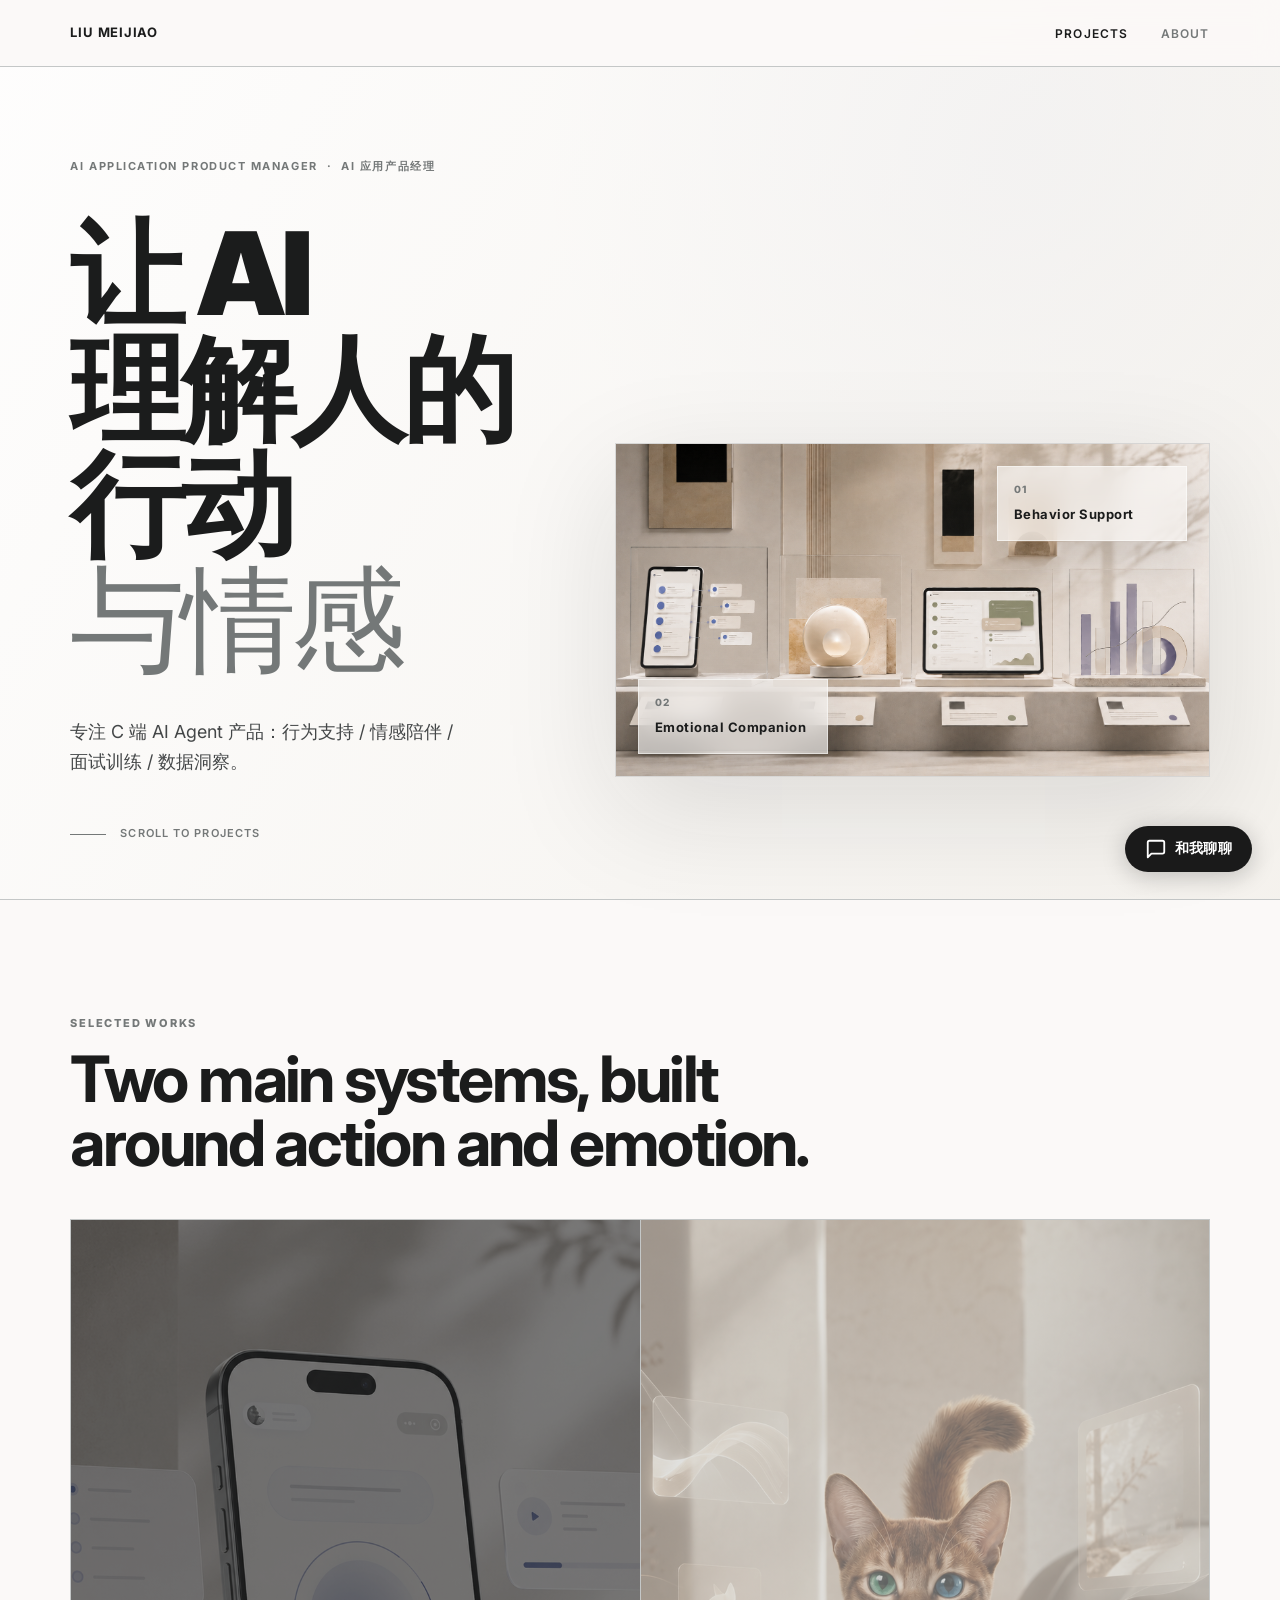
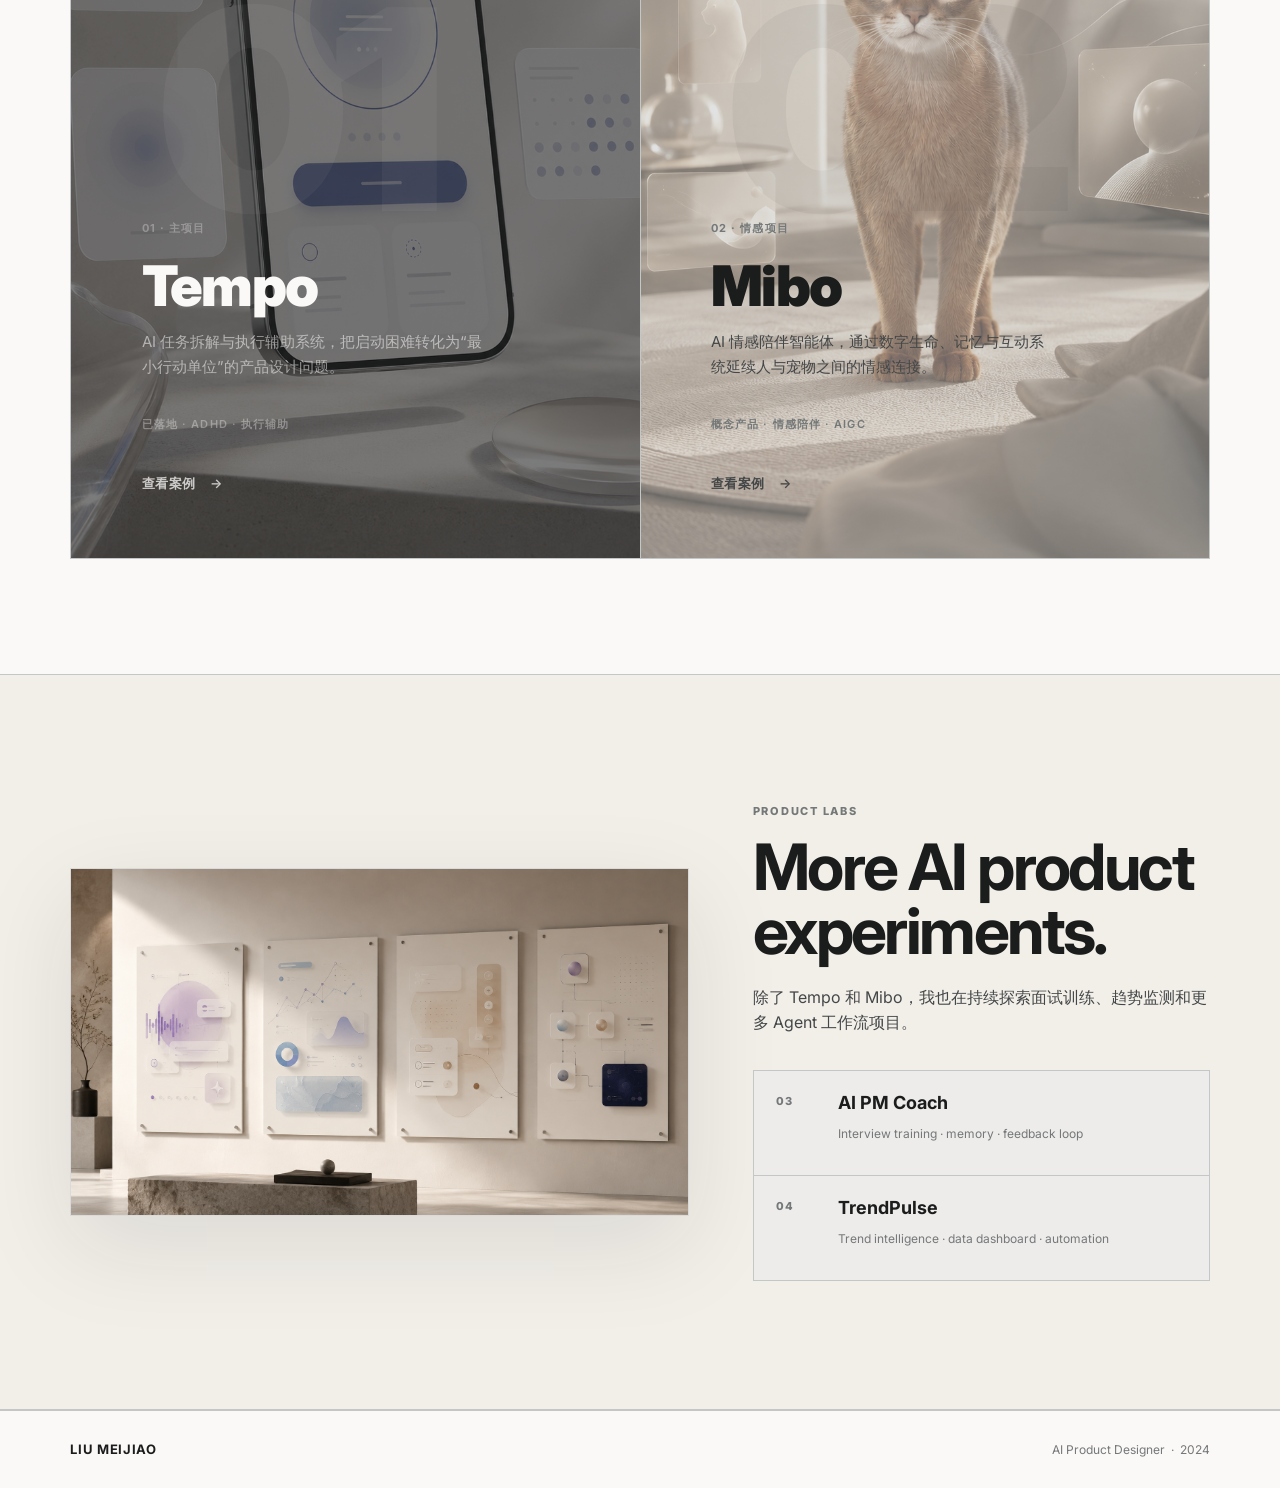
==== commit e992ae8d: "Add hover descriptions for product labs" ====
--- a/index.html
+++ b/index.html
@@ -88,11 +88,13 @@
           <span>03</span>
           <strong>AI PM Coach</strong>
           <em>Interview training · memory · feedback loop</em>
+          <p class="lab-desc">自研 AI 产品经理面试训练工具，围绕岗位理解、项目表达、产品方法论与模拟问答，构建结构化面试准备流程，帮助求职者高效完成 AI 产品岗实战训练。</p>
         </button>
         <button class="lab-item" type="button" data-lab-preview="assets/portfolio-trendpulse.png">
           <span>04</span>
           <strong>TrendPulse</strong>
           <em>Trend intelligence · data dashboard · automation</em>
+          <p class="lab-desc">通过自研四平台热点监测系统，对跨平台内容热度进行采集、清洗、趋势追踪与基准化分析，发现 ADHD 相关议题已具备接近大众热点的传播潜力，为后续 AI 产品方向验证提供了数据支撑。</p>
         </button>
       </div>
     </div>
--- a/style.css
+++ b/style.css
@@ -869,12 +869,15 @@
   cursor: pointer;
   transition: background 0.25s var(--ease), transform 0.25s var(--ease);
 }
-.lab-item:hover {
+.lab-item:hover,
+.lab-item:focus,
+.lab-item:focus-visible {
   background: #fff;
   transform: translateX(6px);
+  outline: none;
 }
 .lab-item span {
-  grid-row: span 2;
+  grid-row: span 3;
   font-size: 11px;
   font-weight: 800;
   color: var(--ink-3);
@@ -888,6 +891,25 @@
   color: var(--ink-3);
   font-size: 12px;
   font-style: normal;
+}
+.lab-desc {
+  grid-column: 2;
+  max-height: 0;
+  margin: 0;
+  color: var(--ink-2);
+  font-size: 13px;
+  line-height: 1.72;
+  opacity: 0;
+  overflow: hidden;
+  transform: translateY(-4px);
+  transition: max-height 0.35s var(--ease), opacity 0.25s var(--ease), transform 0.25s var(--ease);
+}
+.lab-item:hover .lab-desc,
+.lab-item:focus .lab-desc,
+.lab-item:focus-visible .lab-desc {
+  max-height: 180px;
+  opacity: 1;
+  transform: translateY(0);
 }
 
 @media (max-width: 980px) {
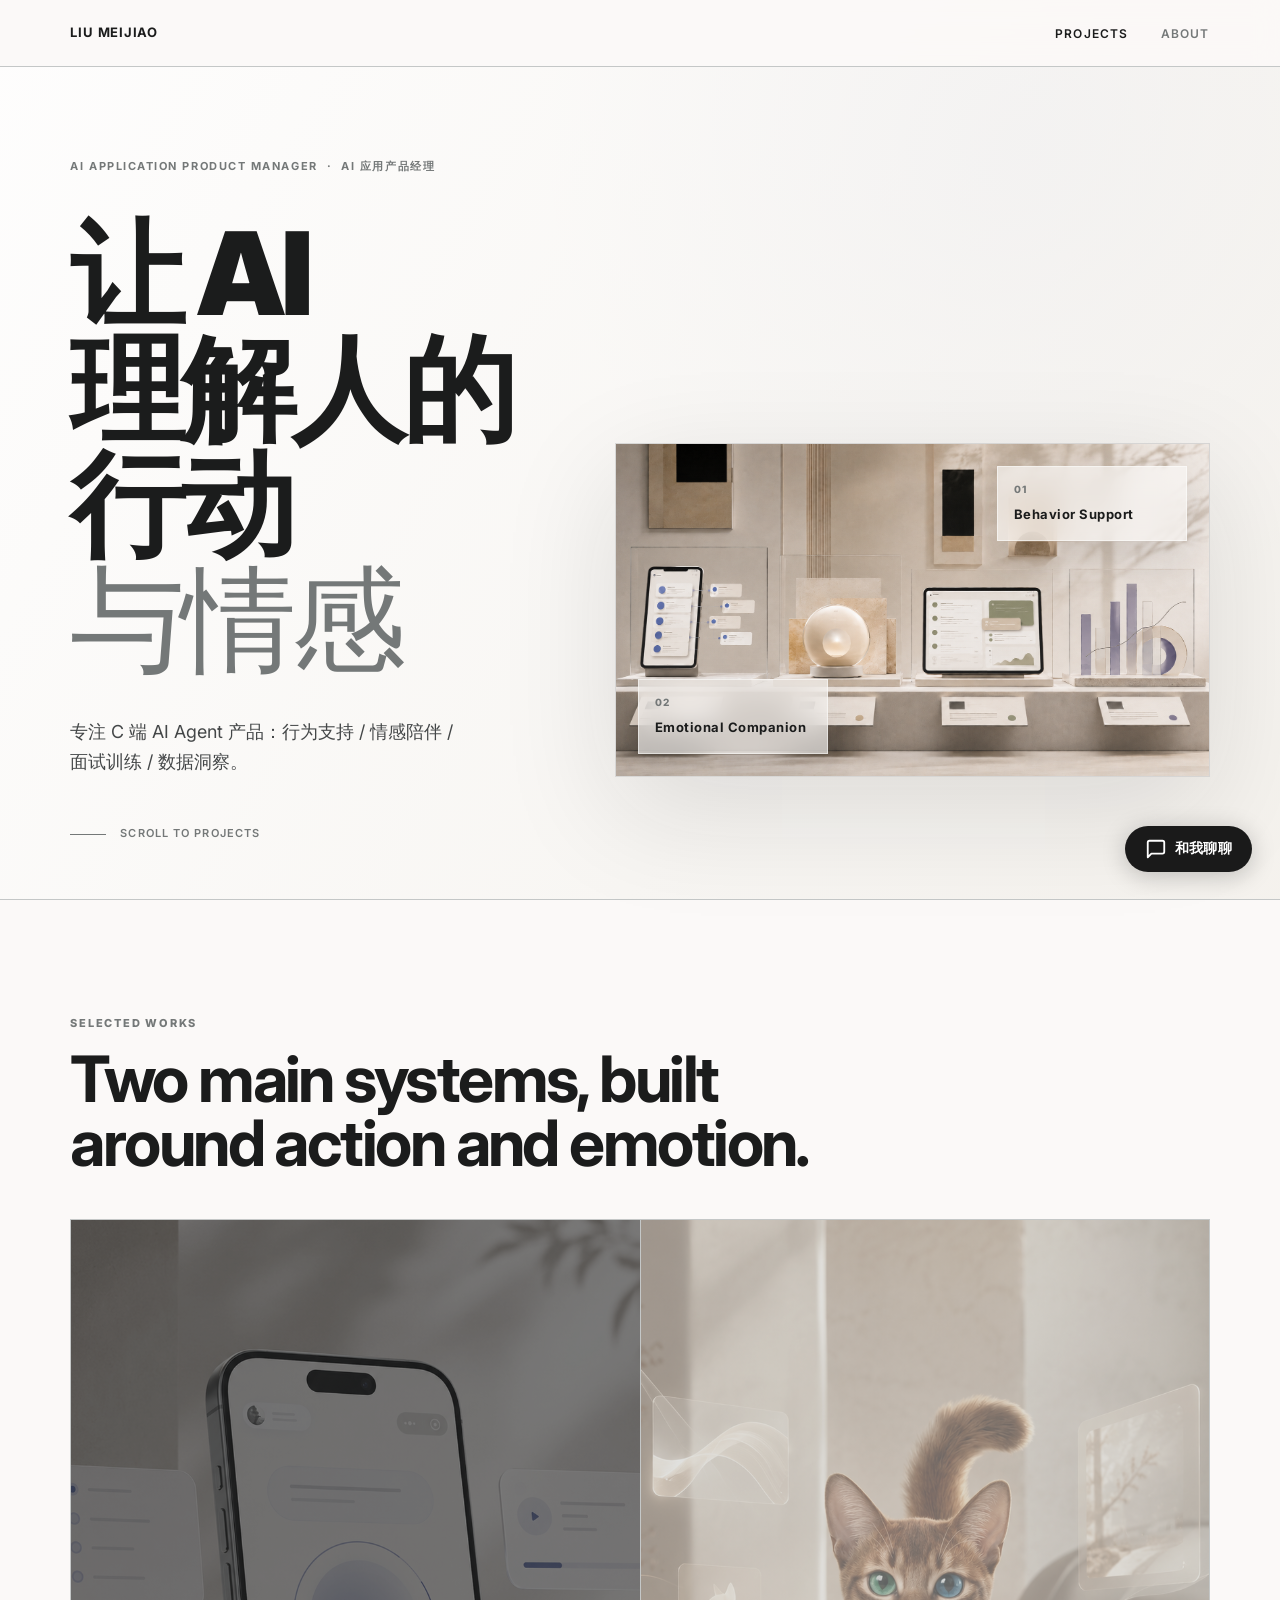
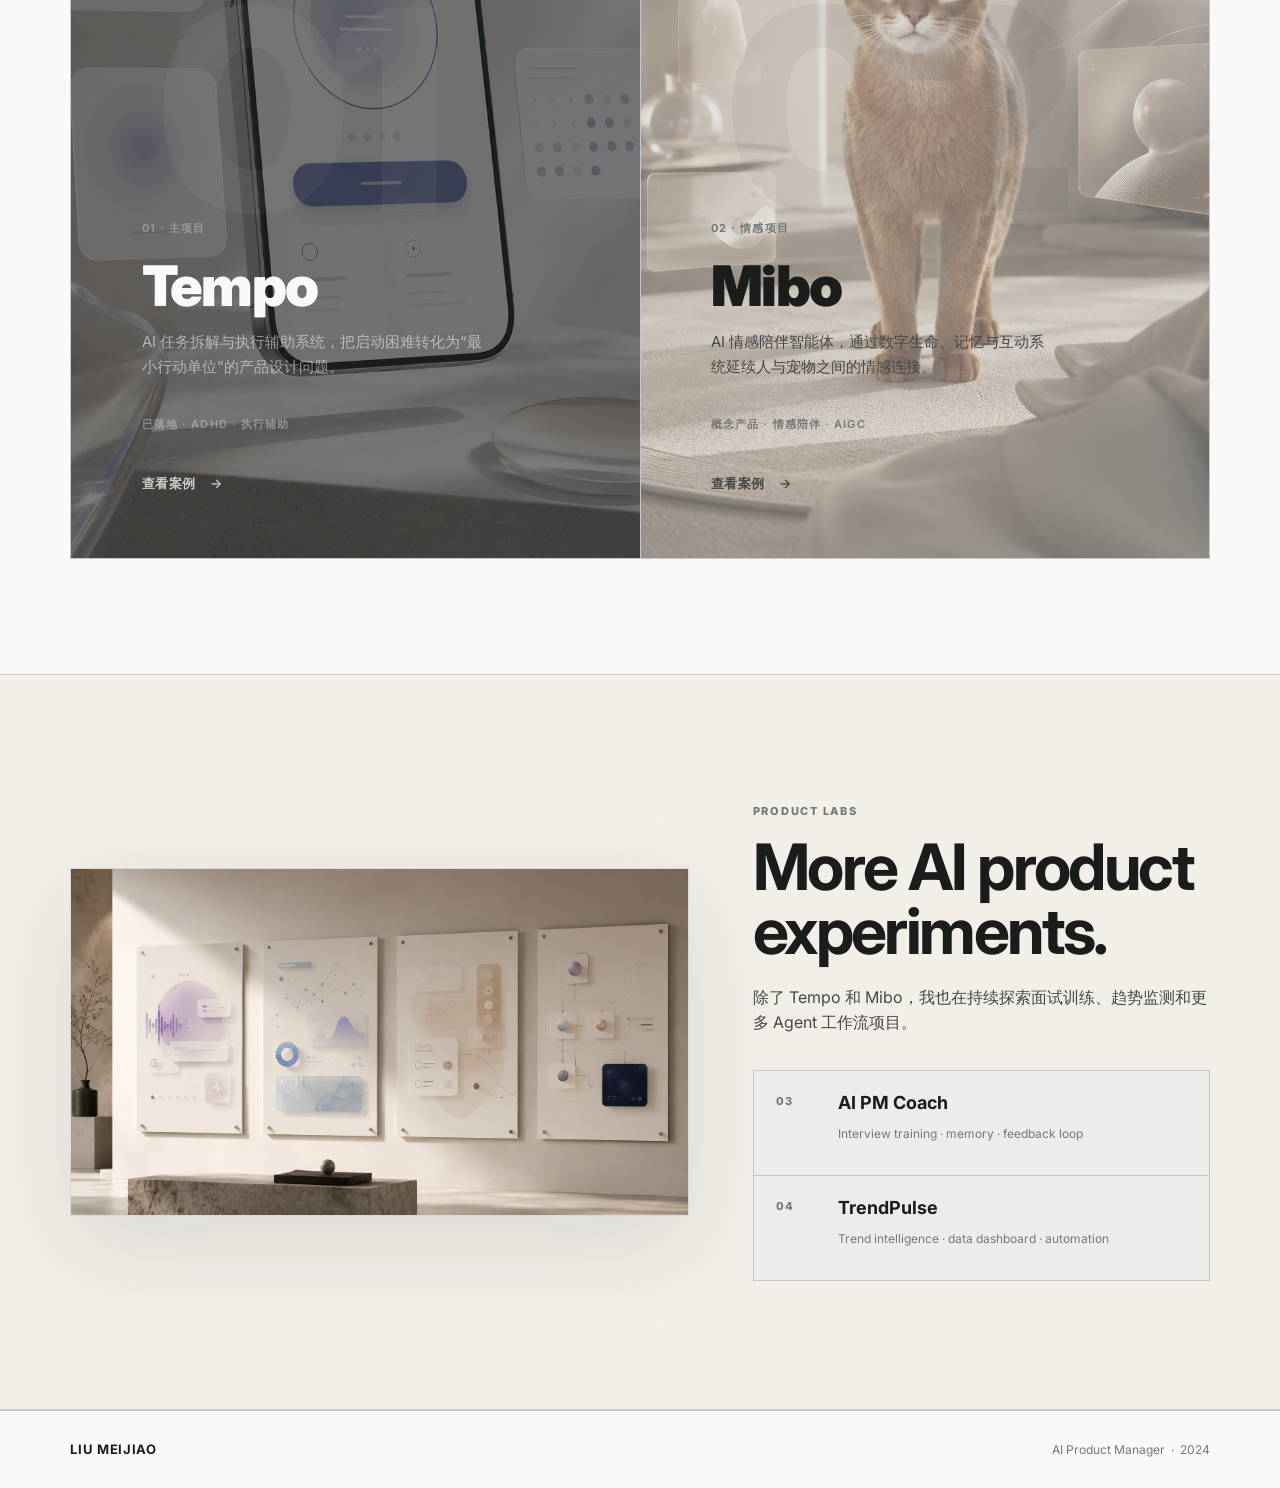
==== commit 1f3316eb: "Update portfolio title to AI product manager" ====
--- a/index.html
+++ b/index.html
@@ -3,7 +3,7 @@
 <head>
   <meta charset="UTF-8">
   <meta name="viewport" content="width=device-width, initial-scale=1.0">
-  <title>刘美姣 · AI 产品设计师</title>
+  <title>刘美姣 · AI 产品经理</title>
   <link rel="stylesheet" href="style.css">
 </head>
 <body>
@@ -101,7 +101,7 @@
   </section>
   <footer>
     <span class="f-logo">Liu Meijiao</span>
-    <span class="f-copy">AI Product Designer &nbsp;·&nbsp; 2024</span>
+    <span class="f-copy">AI Product Manager &nbsp;·&nbsp; 2024</span>
   </footer>
 
   <script>
@@ -329,7 +329,7 @@
     const SYSTEM_PROMPT = `你是刘美姣的 AI 助手，正在代表她与来访者对话。请用第一人称"我"回答，就像你就是刘美姣本人。
 
 【关于我】
-我叫刘美姣，英文名 Meijiao Liu，是一名 AI 应用产品经理，专注于 C 端 AI Agent 产品设计。我擅长从用户的行为与情感需求出发，完成从产品定义、Agent 设计到 MVP 落地验证的 0-1 闭环。本科毕业于南京林业大学，目前还在南京林业大学读研中。我正在积极寻找 AI 产品经理 / AI 产品设计师相关职位，欢迎有合适机会的朋友联系我。
+我叫刘美姣，英文名 Meijiao Liu，是一名 AI 应用产品经理，专注于 C 端 AI Agent 产品设计。我擅长从用户的行为与情感需求出发，完成从产品定义、Agent 设计到 MVP 落地验证的 0-1 闭环。本科毕业于南京林业大学，目前还在南京林业大学读研中。我正在积极寻找 AI 产品经理相关职位，欢迎有合适机会的朋友联系我。
 
 【核心能力】
 - AI 产品：Prompt 工程与迭代、AI 功能设计落地、Agent 产品设计、LLM 行为调试
